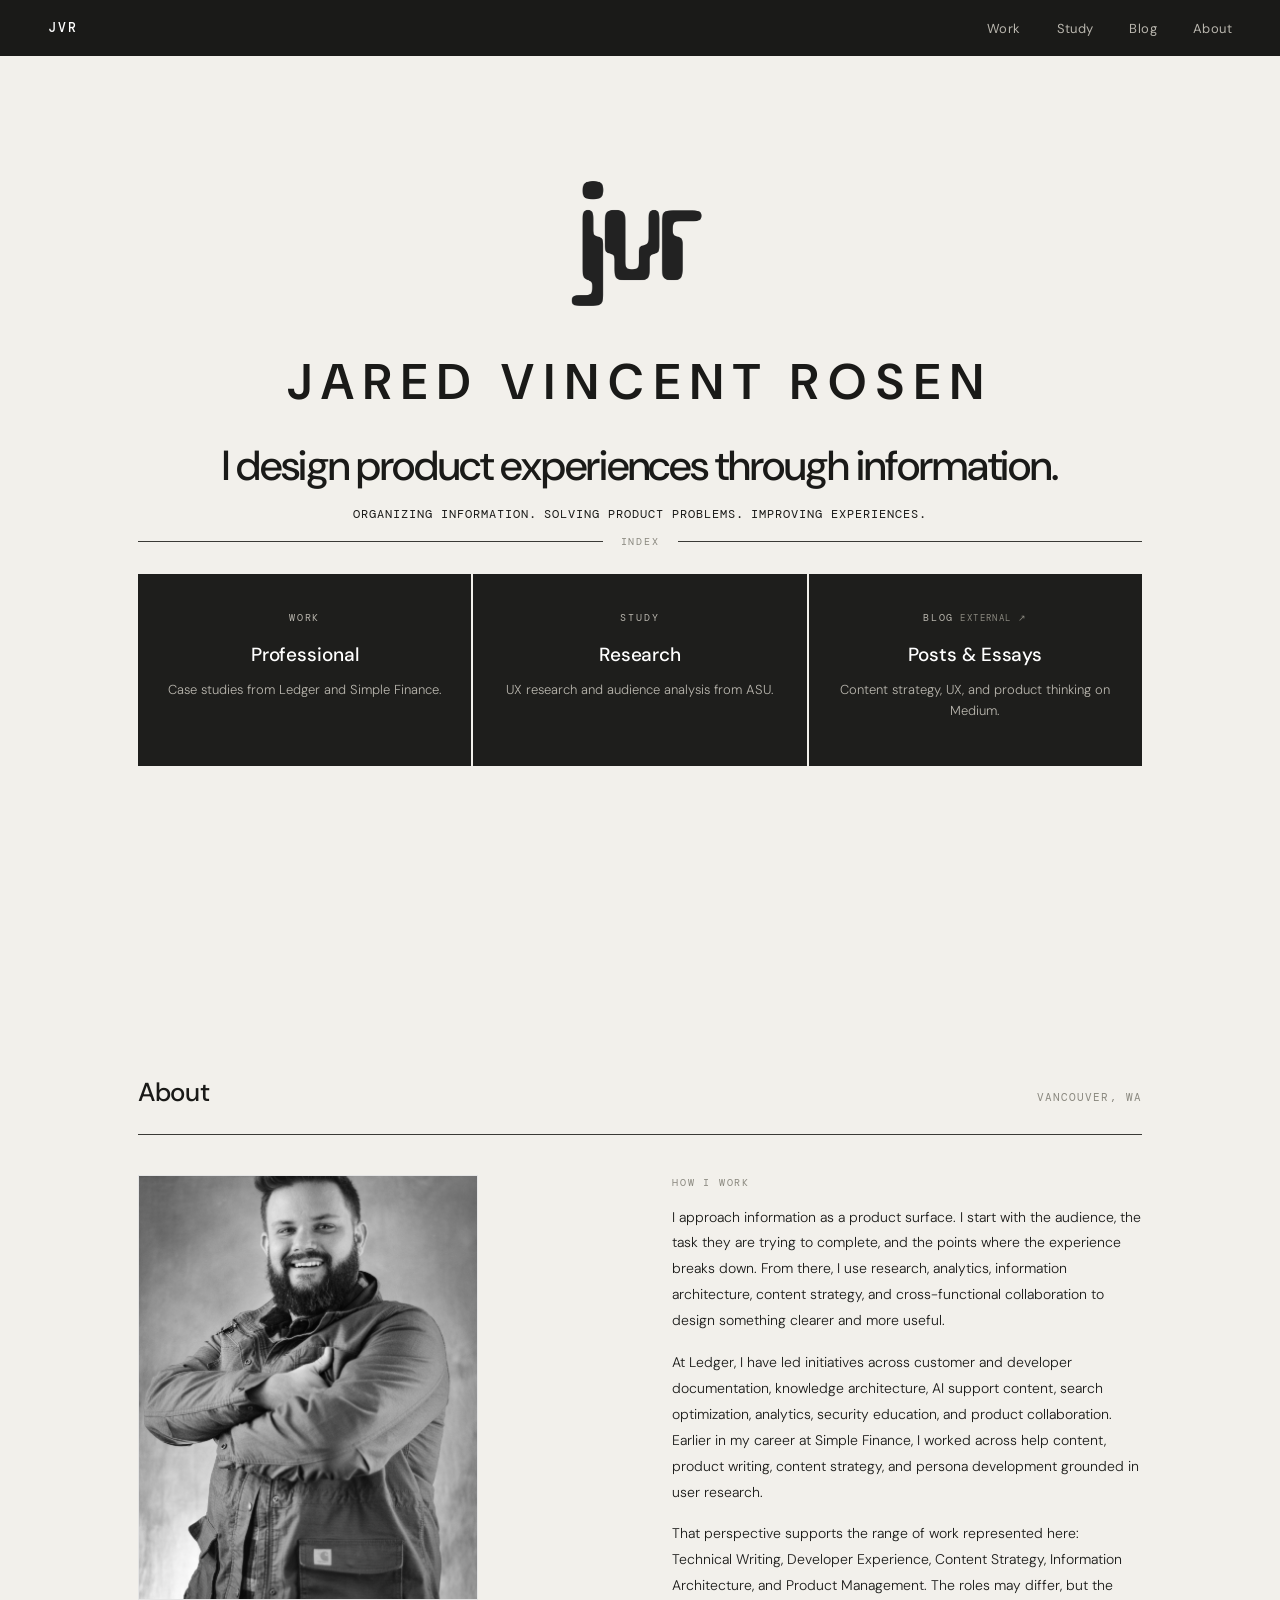
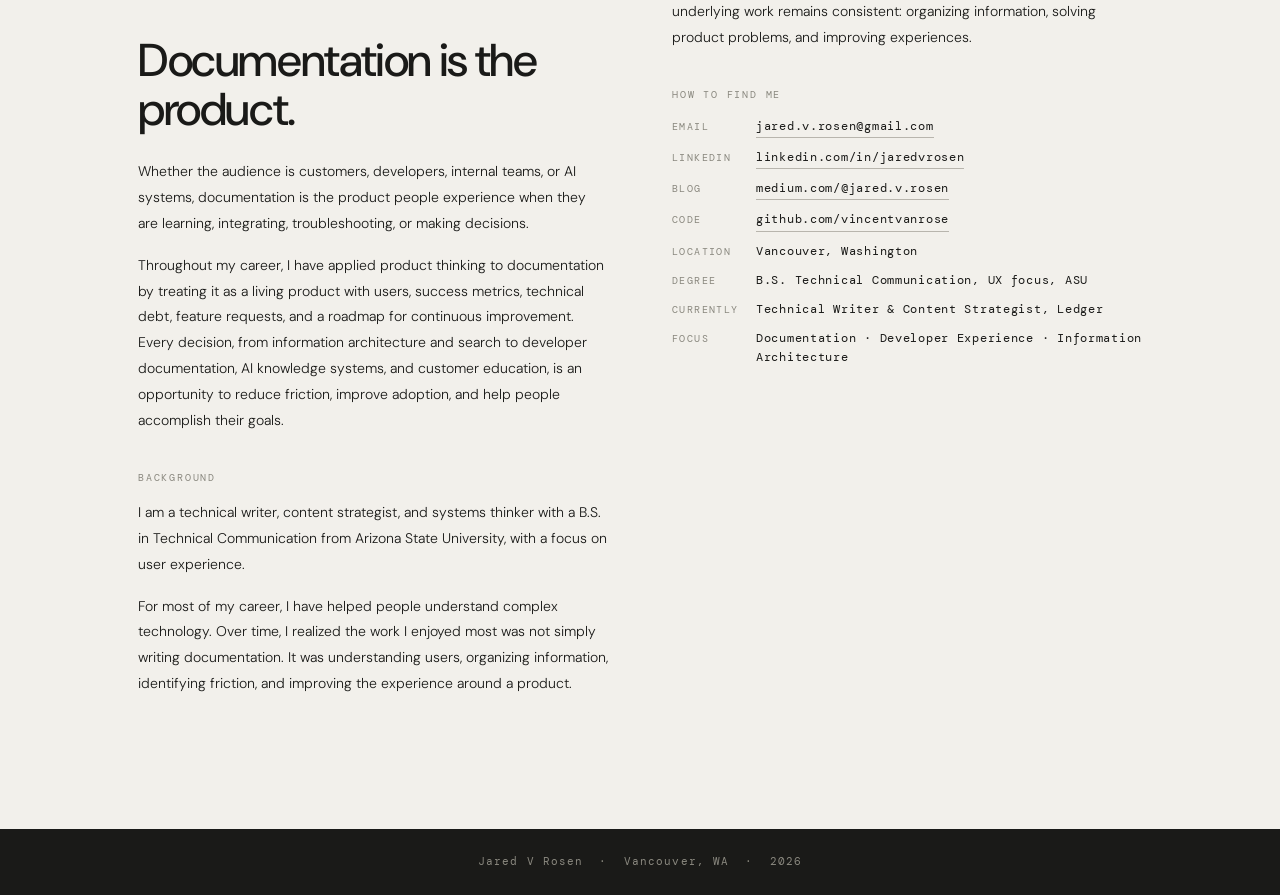
==== index.html @ f7e23afe "Update index.html" ====
<!DOCTYPE html>
<html lang="en">
<head>
<meta charset="UTF-8">
<meta name="viewport" content="width=device-width, initial-scale=1.0">
<title>Jared Vincent Rosen | Portfolio</title>
<link rel="preconnect" href="https://fonts.googleapis.com"><link rel="preconnect" href="https://fonts.gstatic.com" crossorigin><link href="https://fonts.googleapis.com/css2?family=DM+Sans:ital,opsz,wght@0,9..40,300;0,9..40,400;0,9..40,500;0,9..40,600;1,9..40,300;1,9..40,400&family=DM+Mono:ital,wght@0,300;0,400;0,500;1,300&display=swap" rel="stylesheet">
<link rel="stylesheet" href="shared.css">
<style>
  /* ── INDEX-SPECIFIC ── */
  .hero {
    padding-top: 56px;
    min-height: 100vh;
    display: flex;
    flex-direction: column;
    align-items: center;
    justify-content: center;
    text-align: center;
    padding-bottom: 80px;
  }
  .hero-logo {
    width: 280px;
    height: 280px;
    object-fit: contain;
    margin-bottom: -48px;
    opacity: 0;
    transform: translateY(16px);
    animation: fadeUp 0.8s ease 0.1s forwards;
  }
  .hero-name {
    font-family: 'DM Sans', sans-serif;
    font-size: clamp(26px, 5vw, 50px);
    font-weight: 600;
    letter-spacing: 0.2em;
    text-transform: uppercase;
    color: var(--near-black);
    margin-bottom: 20px;
    opacity: 0;
    transform: translateY(16px);
    animation: fadeUp 0.8s ease 0.25s forwards;
  }
  .hero-tagline {
    font-family: 'DM Sans', sans-serif;
    font-size: clamp(24px, 4vw, 42px);
    font-weight: 500;
    letter-spacing: -0.025em;
    line-height: 1.15;
    color: var(--near-black);
    margin-bottom: 14px;
    opacity: 0;
    transform: translateY(16px);
    animation: fadeUp 0.8s ease 0.4s forwards;
  }
  .hero-sub {
    font-family: 'DM Mono', monospace;
    font-size: clamp(10px, 1.2vw, 12px);
    font-weight: 400;
    color: var(--near-black);
    letter-spacing: 0.08em;
    text-transform: uppercase;
    margin-bottom: 10px;
    opacity: 0;
    transform: translateY(16px);
    animation: fadeUp 0.8s ease 0.52s forwards;
  }
  .hero-pillars {
    font-family: 'DM Mono', monospace;
    font-size: 10px;
    font-weight: 300;
    color: var(--muted);
    letter-spacing: 0.1em;
    text-transform: uppercase;
    margin-bottom: 30px;
    opacity: 0;
    transform: translateY(16px);
    animation: fadeUp 0.8s ease 0.58s forwards;
  }
  .about-philosophy {
    font-family: 'DM Sans', sans-serif;
    font-size: clamp(28px, 4vw, 46px);
    font-weight: 500;
    letter-spacing: -0.03em;
    line-height: 1.08;
    color: var(--near-black);
    margin: 0 0 24px;
  }
  .hero-rule {
    width: 100%;
    max-width: 1100px;
    padding: 0 48px;
    margin-bottom: 24px;
    display: flex;
    align-items: center;
    justify-content: space-between;
    opacity: 0;
    animation: fadeUp 0.8s ease 0.58s forwards;
  }
  .hero-rule-line {
    flex: 1;
    height: 1px;
    background: var(--accent-line);
  }
  .hero-rule-label {
    font-family: 'DM Mono', monospace;
    font-size: 10px;
    color: var(--muted);
    letter-spacing: 0.18em;
    text-transform: uppercase;
    padding: 0 18px;
  }
  .hero-cards {
    display: grid;
    grid-template-columns: repeat(3, 1fr);
    gap: 2px;
    width: 100%;
    max-width: 1100px;
    padding: 0 48px;
    opacity: 0;
    transform: translateY(16px);
    animation: fadeUp 0.8s ease 0.65s forwards;
  }
  .hero-card {
    display: block;
    text-decoration: none;
    padding: 36px 28px 44px;
    position: relative;
    overflow: hidden;
    cursor: pointer;
    transition: transform 0.3s ease;
    background: var(--card-dark);
  }
  .hero-card::before {
    content: '';
    position: absolute;
    inset: 0;
    background: rgba(255,255,255,0.04);
    opacity: 0;
    transition: opacity 0.3s ease;
  }
  .hero-card:hover::before { opacity: 1; }
  .hero-card:hover { transform: translateY(-3px); }

  .card-index {
    position: absolute;
    top: 16px;
    right: 20px;
    font-family: 'DM Mono', monospace;
    font-size: 9px;
    letter-spacing: 0.18em;
    color: var(--muted);
    text-transform: uppercase;
  }
  .card-label {
    font-family: 'DM Mono', monospace;
    font-size: 10px;
    letter-spacing: 0.18em;
    text-transform: uppercase;
    margin-bottom: 14px;
    display: block;
    color: var(--muted-light);
  }
  .card-title {
    font-family: 'DM Sans', sans-serif;
    font-size: 19px;
    font-weight: 500;
    margin-bottom: 10px;
    display: block;
    color: var(--white);
    letter-spacing: -0.005em;
  }
  .card-desc {
    font-family: 'DM Sans', sans-serif;
    font-size: 13px;
    font-weight: 300;
    line-height: 1.6;
    display: block;
    color: var(--muted-light);
  }
  .card-arrow {
    position: absolute;
    bottom: 22px;
    right: 22px;
    font-size: 16px;
    color: var(--white);
    opacity: 0;
    transform: translateX(-6px);
    transition: opacity 0.25s ease, transform 0.25s ease;
  }
  .hero-card:hover .card-arrow { opacity: 1; transform: translateX(0); }
  .card-ext {
    font-family: 'DM Mono', monospace;
    font-size: 9px;
    letter-spacing: 0.16em;
    color: var(--muted);
    text-transform: uppercase;
    margin-left: 6px;
    vertical-align: middle;
  }
  /* About section */
  .about-section { padding: 100px 0 60px; }

  .profile-portrait {
    width: 100%;
    max-width: 340px;
    aspect-ratio: 4 / 5;
    object-fit: cover;
    display: block;
    margin-bottom: 36px;
    border: 1px solid var(--cream-dark);
    filter: grayscale(100%);
    transition: filter 0.6s ease;
  }
  .profile-portrait:hover { filter: grayscale(0%); }

  @media (max-width: 900px) {
    .hero-cards { grid-template-columns: 1fr; padding: 0 24px; }
    .hero-rule { padding: 0 24px; }
  }
</style>
</head>
<body>
<nav>
  <a href="index.html" class="nav-logo">JVR</a>
  <ul class="nav-links">
    <li><a href="work.html">Work</a></li>
    <li><a href="study.html">Study</a></li>
    <li><a href="https://medium.com/@jared.v.rosen" target="_blank" rel="noopener">Blog</a></li>
    <li><a href="#about">About</a></li>
  </ul>
</nav>

<!-- HERO -->
<section class="hero">
  <img class="hero-logo" src="images/jvr-logo.png" alt="JVR logo">
  <h1 class="hero-name">Jared Vincent Rosen</h1>
  <p class="hero-tagline">I design product experiences through information.</p>
  <p class="hero-sub">Organizing information. Solving product problems. Improving experiences.</p>

  <div class="hero-rule">
    <span class="hero-rule-line"></span>
    <span class="hero-rule-label">Index </span>
    <span class="hero-rule-line"></span>
  </div>

  <div class="hero-cards">
    <a class="hero-card" href="work.html">
      <span class="card-index"></span>
      <span class="card-label">Work</span>
      <span class="card-title">Professional</span>
      <span class="card-desc">Case studies from Ledger and Simple Finance.</span>
      <span class="card-arrow">→</span>
    </a>
    <a class="hero-card" href="study.html">
      <span class="card-index"></span>
      <span class="card-label">Study</span>
      <span class="card-title">Research</span>
      <span class="card-desc">UX research and audience analysis from ASU.</span>
      <span class="card-arrow">→</span>
    </a>
    <a class="hero-card" href="https://medium.com/@jared.v.rosen" target="_blank" rel="noopener">
      <span class="card-index"></span>
      <span class="card-label">Blog<span class="card-ext">External ↗</span></span>
      <span class="card-title">Posts &amp; Essays</span>
      <span class="card-desc">Content strategy, UX, and product thinking on Medium.</span>
      <span class="card-arrow">↗</span>
    </a>
  </div>
</section>

<!-- ABOUT -->
<section id="about" class="about-section">
  <div class="section">
    <div class="section-header reveal">
      <h2 class="section-title">About</h2>
      <span class="section-meta">Vancouver, WA</span>
    </div>
    <div class="about-grid reveal">
      <div>
        <img class="profile-portrait" src="images/jared-profile.png" alt="Jared Vincent Rosen">

        <h3 class="about-philosophy">Documentation is the product.</h3>
        <p class="about-text">Whether the audience is customers, developers, internal teams, or AI systems, documentation is the product people experience when they are learning, integrating, troubleshooting, or making decisions.</p>
        <p class="about-text">Throughout my career, I have applied product thinking to documentation by treating it as a living product with users, success metrics, technical debt, feature requests, and a roadmap for continuous improvement. Every decision, from information architecture and search to developer documentation, AI knowledge systems, and customer education, is an opportunity to reduce friction, improve adoption, and help people accomplish their goals.</p>

        <span class="about-label">Background</span>
        <p class="about-text">I am a technical writer, content strategist, and systems thinker with a B.S. in Technical Communication from Arizona State University, with a focus on user experience.</p>
        <p class="about-text">For most of my career, I have helped people understand complex technology. Over time, I realized the work I enjoyed most was not simply writing documentation. It was understanding users, organizing information, identifying friction, and improving the experience around a product.</p>
      </div>
      <div>
        <span class="about-label">How I Work</span>
        <p class="about-text">I approach information as a product surface. I start with the audience, the task they are trying to complete, and the points where the experience breaks down. From there, I use research, analytics, information architecture, content strategy, and cross-functional collaboration to design something clearer and more useful.</p>
        <p class="about-text">At Ledger, I have led initiatives across customer and developer documentation, knowledge architecture, AI support content, search optimization, analytics, security education, and product collaboration. Earlier in my career at Simple Finance, I worked across help content, product writing, content strategy, and persona development grounded in user research.</p>
        <p class="about-text">That perspective supports the range of work represented here: Technical Writing, Developer Experience, Content Strategy, Information Architecture, and Product Management. The roles may differ, but the underlying work remains consistent: organizing information, solving product problems, and improving experiences.</p>

        <span class="about-label">How to Find Me</span>
        <div style="margin-top:4px;">
          <div class="contact-item">
            <span class="contact-label">Email</span>
            <a href="mailto:jared.v.rosen@gmail.com">jared.v.rosen@gmail.com</a>
          </div>
          <div class="contact-item">
            <span class="contact-label">LinkedIn</span>
            <a href="https://www.linkedin.com/in/jaredvrosen/" target="_blank" rel="noopener">linkedin.com/in/jaredvrosen</a>
          </div>
          <div class="contact-item">
            <span class="contact-label">Blog</span>
            <a href="https://medium.com/@jared.v.rosen" target="_blank" rel="noopener">medium.com/@jared.v.rosen</a>
          </div>
          <div class="contact-item">
            <span class="contact-label">Code</span>
            <a href="https://github.com/vincentvanrose" target="_blank" rel="noopener">github.com/vincentvanrose</a>
          </div>
          <div class="contact-item">
            <span class="contact-label">Location</span>
            Vancouver, Washington
          </div>
          <div class="contact-item">
            <span class="contact-label">Degree</span>
            B.S. Technical Communication, UX focus, ASU
          </div>
          <div class="contact-item">
            <span class="contact-label">Currently</span>
            Technical Writer &amp; Content Strategist, Ledger
          </div>
          <div class="contact-item">
            <span class="contact-label">Focus</span>
            Documentation · Developer Experience · Information Architecture
          </div>
        </div>
      </div>
    </div>
  </div>
</section>

<footer><p>Jared V Rosen &nbsp;·&nbsp; Vancouver, WA &nbsp;·&nbsp; 2026</p></footer>
<script>
const reveals = document.querySelectorAll('.reveal');
const obs = new IntersectionObserver((entries) => {
  entries.forEach((e, i) => {
    if (e.isIntersecting) {
      setTimeout(() => e.target.classList.add('visible'), i * 70);
      obs.unobserve(e.target);
    }
  });
}, { threshold: 0.06 });
reveals.forEach(el => obs.observe(el));
</script>
</body>
</html>
---- shared.css ----
/* ── TOKENS ── */
:root {
  --cream: #F2F0EB;
  --cream-dark: #E8E5DF;
  --near-black: #1A1A18;
  --near-black-2: #252523;
  --muted: #8A887F;
  --muted-light: #B8B5AD;
  --card-dark: #1E1E1C;
  --card-mid: #2C3033;
  --accent-line: #3A3A36;
  --white: #FFFFFF;
}

*, *::before, *::after { box-sizing: border-box; margin: 0; padding: 0; }
html { scroll-behavior: smooth; }
body {
  background: var(--cream);
  color: var(--near-black);
  font-family: 'DM Sans', sans-serif;
  font-size: 16px;
  line-height: 1.6;
  -webkit-font-smoothing: antialiased;
}

/* ── NAV ── */
nav {
  position: fixed;
  top: 0; left: 0; right: 0;
  z-index: 100;
  background: var(--near-black);
  display: flex;
  align-items: center;
  justify-content: space-between;
  padding: 0 48px;
  height: 56px;
}
.nav-logo {
  font-family: 'DM Mono', monospace;
  font-size: 13px;
  font-weight: 500;
  letter-spacing: 0.15em;
  color: var(--white);
  text-decoration: none;
  text-transform: uppercase;
  transition: opacity 0.2s;
}
.nav-logo:hover { opacity: 0.6; }

.nav-links { display: flex; gap: 36px; list-style: none; align-items: center; }
.nav-links a {
  font-family: 'DM Sans', sans-serif;
  font-size: 13px;
  font-weight: 400;
  color: var(--muted-light);
  text-decoration: none;
  letter-spacing: 0.03em;
  transition: color 0.2s;
  position: relative;
}
.nav-links a::after {
  content: '';
  position: absolute;
  bottom: -2px; left: 0; right: 0;
  height: 1px;
  background: var(--white);
  transform: scaleX(0);
  transform-origin: left;
  transition: transform 0.25s ease;
}
.nav-links a:hover { color: var(--white); }
.nav-links a:hover::after { transform: scaleX(1); }
.nav-links a.active { color: var(--white); }
.nav-links a.active::after { transform: scaleX(1); }

.nav-soon {
  font-family: 'DM Mono', monospace;
  font-size: 9px;
  letter-spacing: 0.1em;
  color: var(--muted);
  text-transform: uppercase;
  vertical-align: super;
  margin-left: 4px;
}

/* ── PAGE HEADER ── */
.page-header {
  padding-top: 56px;
  background: var(--near-black);
  padding-bottom: 64px;
}
.page-header-inner {
  max-width: 1100px;
  margin: 0 auto;
  padding: 64px 48px 0;
}
.page-eyebrow {
  font-family: 'DM Mono', monospace;
  font-size: 10px;
  letter-spacing: 0.2em;
  text-transform: uppercase;
  color: var(--muted);
  display: block;
  margin-bottom: 16px;
}
.page-title {
  font-family: 'DM Sans', sans-serif;
  font-size: clamp(28px, 4vw, 44px);
  font-weight: 500;
  letter-spacing: -0.02em;
  color: var(--white);
  margin-bottom: 20px;
}
.page-intro {
  font-size: 14px;
  color: var(--muted-light);
  font-weight: 300;
  line-height: 1.75;
  max-width: 560px;
}

/* ── SECTION WRAPPER ── */
.section {
  max-width: 1100px;
  margin: 0 auto;
  padding: 72px 48px;
}

.section-header {
  display: flex;
  align-items: baseline;
  justify-content: space-between;
  margin-bottom: 40px;
  padding-bottom: 20px;
  border-bottom: 1px solid var(--accent-line);
}
.section-title {
  font-family: 'DM Sans', sans-serif;
  font-size: clamp(18px, 2.5vw, 26px);
  font-weight: 500;
  letter-spacing: -0.01em;
}
.section-meta {
  font-family: 'DM Mono', monospace;
  font-size: 11px;
  color: var(--muted);
  letter-spacing: 0.1em;
  text-transform: uppercase;
}

/* ── ARTIFACT CARDS ── */
.artifact {
  display: grid;
  grid-template-columns: 1fr 1fr;
  border: 1px solid var(--cream-dark);
  margin-bottom: 2px;
  position: relative;
  overflow: hidden;
  transition: border-color 0.25s ease;
  background: var(--cream);
}
.artifact:hover { border-color: var(--near-black); }

.artifact-accent {
  position: absolute;
  top: 0; left: 0;
  width: 3px;
  height: 100%;
  background: var(--near-black);
  transform: scaleY(0);
  transform-origin: top;
  transition: transform 0.3s ease;
}
.artifact:hover .artifact-accent { transform: scaleY(1); }

.artifact-left {
  padding: 36px 40px 36px 48px;
  display: flex;
  flex-direction: column;
}
.artifact-right {
  padding: 36px 40px;
  border-left: 1px solid var(--cream-dark);
  transition: border-color 0.25s ease;
  display: flex;
  flex-direction: column;
  gap: 20px;
}
.artifact:hover .artifact-right { border-color: transparent; }

.artifact-header {
  display: flex;
  align-items: baseline;
  gap: 14px;
  margin-bottom: 6px;
  flex-wrap: wrap;
}
.artifact-source {
  font-family: 'DM Mono', monospace;
  font-size: 10px;
  letter-spacing: 0.18em;
  text-transform: uppercase;
  color: var(--muted);
  white-space: nowrap;
}
.artifact-title {
  font-family: 'DM Sans', sans-serif;
  font-size: 16px;
  font-weight: 500;
  color: var(--near-black);
  letter-spacing: -0.01em;
  line-height: 1.3;
}
.artifact-tags {
  font-family: 'DM Mono', monospace;
  font-size: 10px;
  color: var(--muted);
  letter-spacing: 0.08em;
  margin-bottom: 18px;
  display: block;
}
.artifact-body {
  font-family: 'DM Sans', sans-serif;
  font-size: 13.5px;
  line-height: 1.75;
  color: var(--near-black);
  font-weight: 300;
}
.artifact-body + .artifact-body { margin-top: 14px; }

/* ── ARTIFACT VISUAL ── */
.artifact-visual {
  width: 100%;
  border-radius: 2px;
  overflow: hidden;
  border: 1px solid var(--cream-dark);
  margin-top: auto;
}
.artifact-visual img {
  width: 100%;
  height: auto;
  display: block;
}

.artifact-visual-row {
  display: grid;
  grid-template-columns: 1fr 1fr;
  gap: 8px;
  margin-top: auto;
}
.artifact-visual-row .artifact-visual { margin-top: 0; }

.persona-grid {
  display: grid;
  grid-template-columns: 1fr 1fr 1fr;
  gap: 8px;
  margin-top: 12px;
}
.persona-grid .artifact-visual { margin-top: 0; }

/* ── LINK TREATMENT ── */
.artifact-link {
  display: inline-flex;
  align-items: center;
  gap: 6px;
  font-family: 'DM Mono', monospace;
  font-size: 11px;
  letter-spacing: 0.1em;
  text-transform: uppercase;
  color: var(--near-black);
  text-decoration: none;
  border-bottom: 1px solid var(--near-black);
  padding-bottom: 2px;
  transition: opacity 0.2s;
}
.artifact-link:hover { opacity: 0.5; }

/* ── THROUGH-LINE ── */
.through-line {
  margin-top: 48px;
  padding: 36px 40px;
  background: var(--card-dark);
  display: grid;
  grid-template-columns: 1fr 1fr;
  gap: 40px;
}
.through-label {
  font-family: 'DM Mono', monospace;
  font-size: 10px;
  letter-spacing: 0.18em;
  text-transform: uppercase;
  color: var(--muted-light);
  display: block;
  margin-bottom: 16px;
}
.through-body {
  font-family: 'DM Sans', sans-serif;
  font-size: 14px;
  line-height: 1.75;
  color: var(--white);
  font-weight: 300;
}
.through-right {
  font-family: 'DM Mono', monospace;
  font-size: 13px;
  line-height: 1.75;
  color: var(--muted-light);
  letter-spacing: 0.04em;
  padding-top: 26px;
}

/* ── COMING LATER / PLACEHOLDER ── */
.placeholder-wrap {
  background: var(--near-black);
  min-height: calc(100vh - 56px);
  display: flex;
  align-items: center;
  justify-content: center;
  padding: 80px 48px;
}
.placeholder-inner {
  max-width: 560px;
  text-align: center;
}
.placeholder-eyebrow {
  font-family: 'DM Mono', monospace;
  font-size: 10px;
  letter-spacing: 0.2em;
  text-transform: uppercase;
  color: var(--muted);
  display: block;
  margin-bottom: 24px;
}
.placeholder-title {
  font-family: 'DM Sans', sans-serif;
  font-size: clamp(24px, 4vw, 40px);
  font-weight: 500;
  color: var(--white);
  margin-bottom: 24px;
}
.placeholder-body {
  font-family: 'DM Sans', sans-serif;
  font-size: 14px;
  line-height: 1.8;
  color: var(--muted-light);
  font-weight: 300;
  margin-bottom: 16px;
}
.placeholder-status {
  font-family: 'DM Mono', monospace;
  font-size: 10px;
  letter-spacing: 0.14em;
  color: var(--muted);
  text-transform: uppercase;
  display: inline-block;
  margin-top: 32px;
  border: 1px solid #3A3A36;
  padding: 8px 16px;
}

/* ── ABOUT ── */
.about-grid {
  display: grid;
  grid-template-columns: 1fr 1fr;
  gap: 64px;
  align-items: start;
}
.about-label {
  font-family: 'DM Mono', monospace;
  font-size: 10px;
  letter-spacing: 0.18em;
  text-transform: uppercase;
  color: var(--muted);
  display: block;
  margin-bottom: 14px;
  margin-top: 36px;
}
.about-label:first-child { margin-top: 0; }
.about-text {
  font-family: 'DM Sans', sans-serif;
  font-size: 14px;
  line-height: 1.85;
  color: var(--near-black);
  font-weight: 300;
}
.about-text + .about-text { margin-top: 16px; }
.contact-item {
  font-family: 'DM Mono', monospace;
  font-size: 12px;
  letter-spacing: 0.06em;
  color: var(--near-black);
  display: flex;
  gap: 12px;
  align-items: baseline;
  margin-bottom: 10px;
}
.contact-label {
  color: var(--muted);
  font-size: 10px;
  letter-spacing: 0.14em;
  text-transform: uppercase;
  min-width: 72px;
}
.contact-item a {
  color: var(--near-black);
  text-decoration: none;
  border-bottom: 1px solid var(--muted-light);
  padding-bottom: 1px;
  transition: border-color 0.2s;
}
.contact-item a:hover { border-color: var(--near-black); }

/* ── FOOTER ── */
footer {
  background: var(--near-black);
  padding: 24px 48px;
  display: flex;
  align-items: center;
  justify-content: center;
}
footer p {
  font-family: 'DM Mono', monospace;
  font-size: 11px;
  color: var(--muted);
  letter-spacing: 0.1em;
}

/* ── DIVIDER ── */
.divider {
  height: 1px;
  background: var(--accent-line);
  max-width: 1100px;
  margin: 0 auto;
}

/* ── ANIMATIONS ── */
@keyframes fadeUp {
  to { opacity: 1; transform: translateY(0); }
}
.reveal {
  opacity: 0;
  transform: translateY(20px);
  transition: opacity 0.65s ease, transform 0.65s ease;
}
.reveal.visible { opacity: 1; transform: translateY(0); }

/* ── RESPONSIVE ── */
@media (max-width: 900px) {
  nav { padding: 0 24px; }
  .section { padding: 56px 24px; }
  .page-header-inner { padding: 48px 24px 0; }
  .artifact {
    grid-template-columns: 1fr;
  }
  .artifact-right {
    border-left: none;
    border-top: 1px solid var(--cream-dark);
    padding: 24px 48px 36px;
  }
  .artifact:hover .artifact-right { border-color: var(--cream-dark); }
  .through-line { grid-template-columns: 1fr; gap: 20px; }
  .about-grid { grid-template-columns: 1fr; gap: 40px; }
  .persona-grid { grid-template-columns: 1fr 1fr; }
  .artifact-visual-row { grid-template-columns: 1fr; }
}
@media (max-width: 600px) {
  .nav-links { gap: 16px; }
  .nav-links .hide-mobile { display: none; }
  .persona-grid { grid-template-columns: 1fr; }
  .artifact-left { padding: 28px 24px; }
  .artifact-right { padding: 20px 24px 28px; }
}
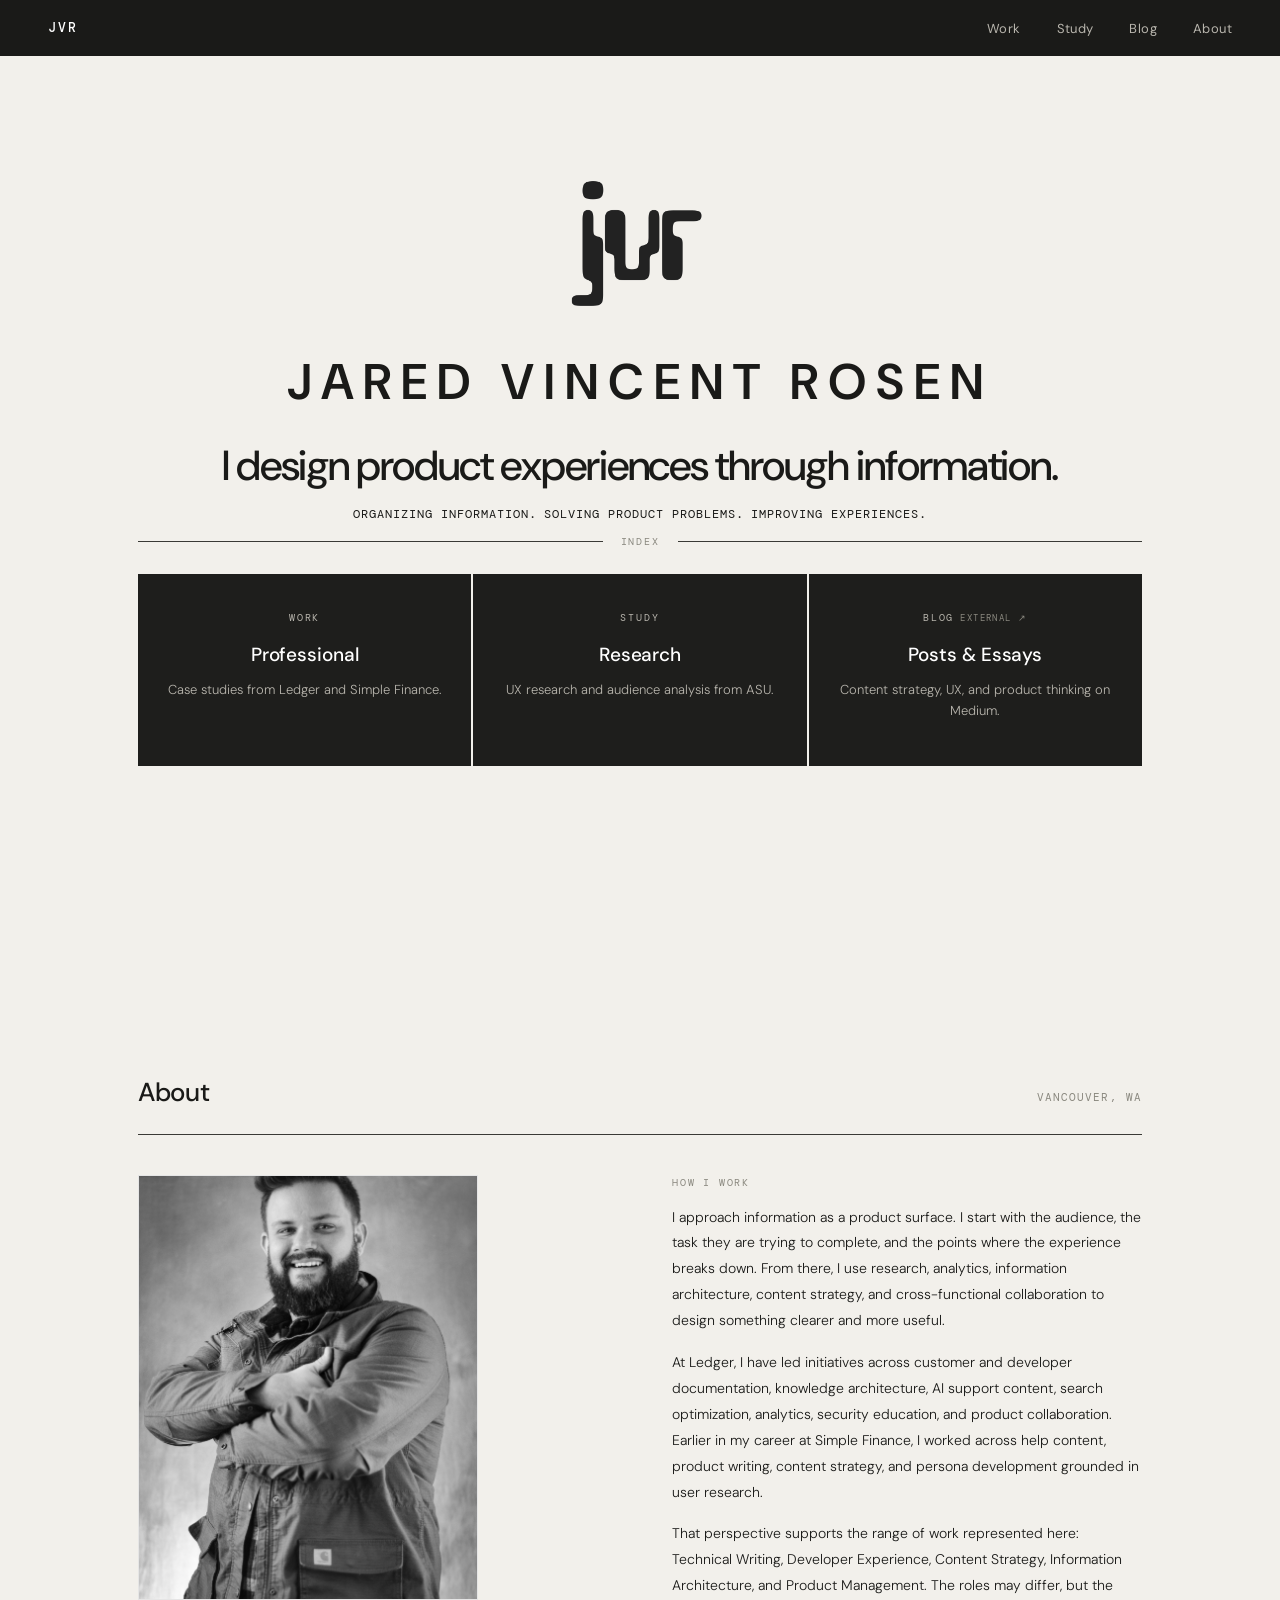
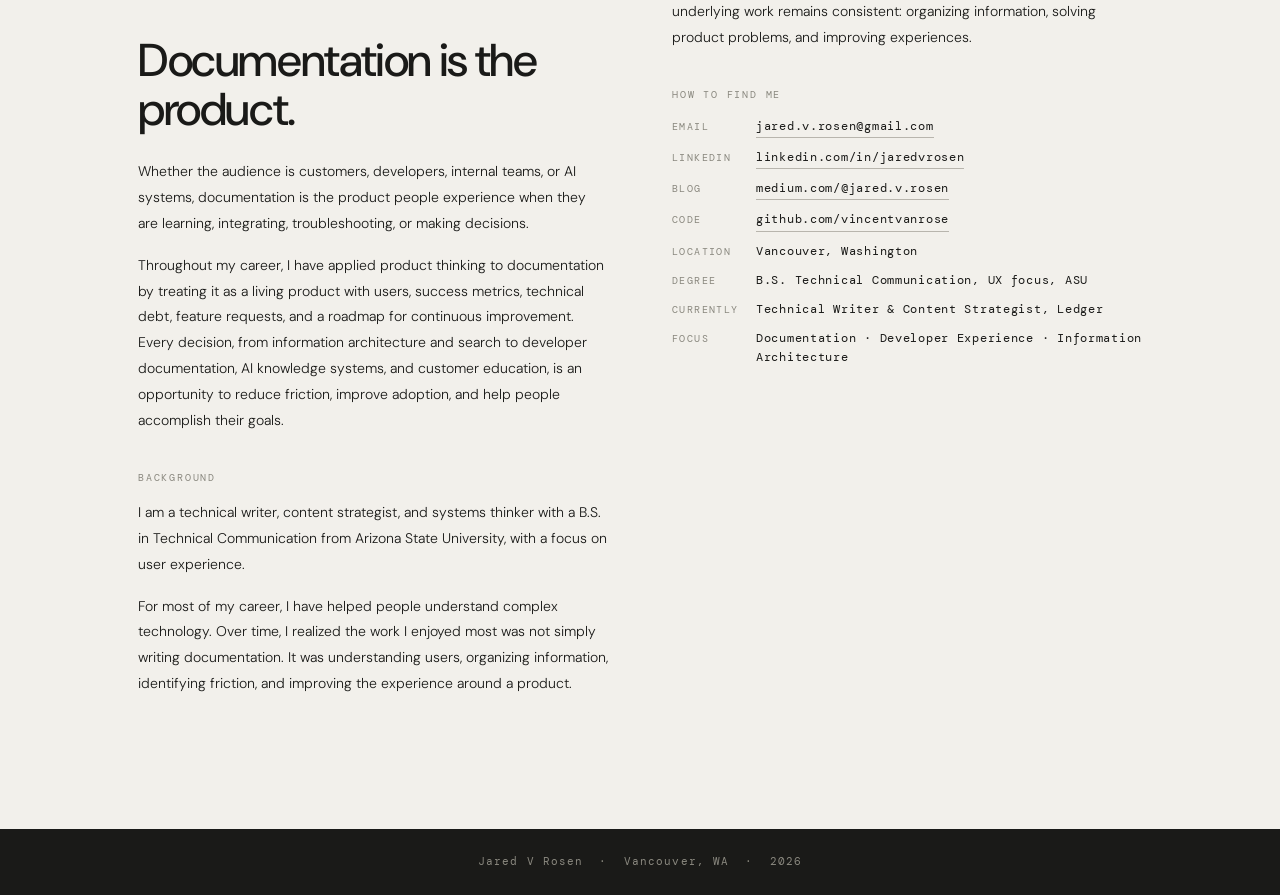
==== commit c7eeea2c: "Update index.html" ====
--- a/index.html
+++ b/index.html
@@ -266,7 +266,6 @@
     </a>
   </div>
 </section>
-
 <!-- ABOUT -->
 <section id="about" class="about-section">
   <div class="section">
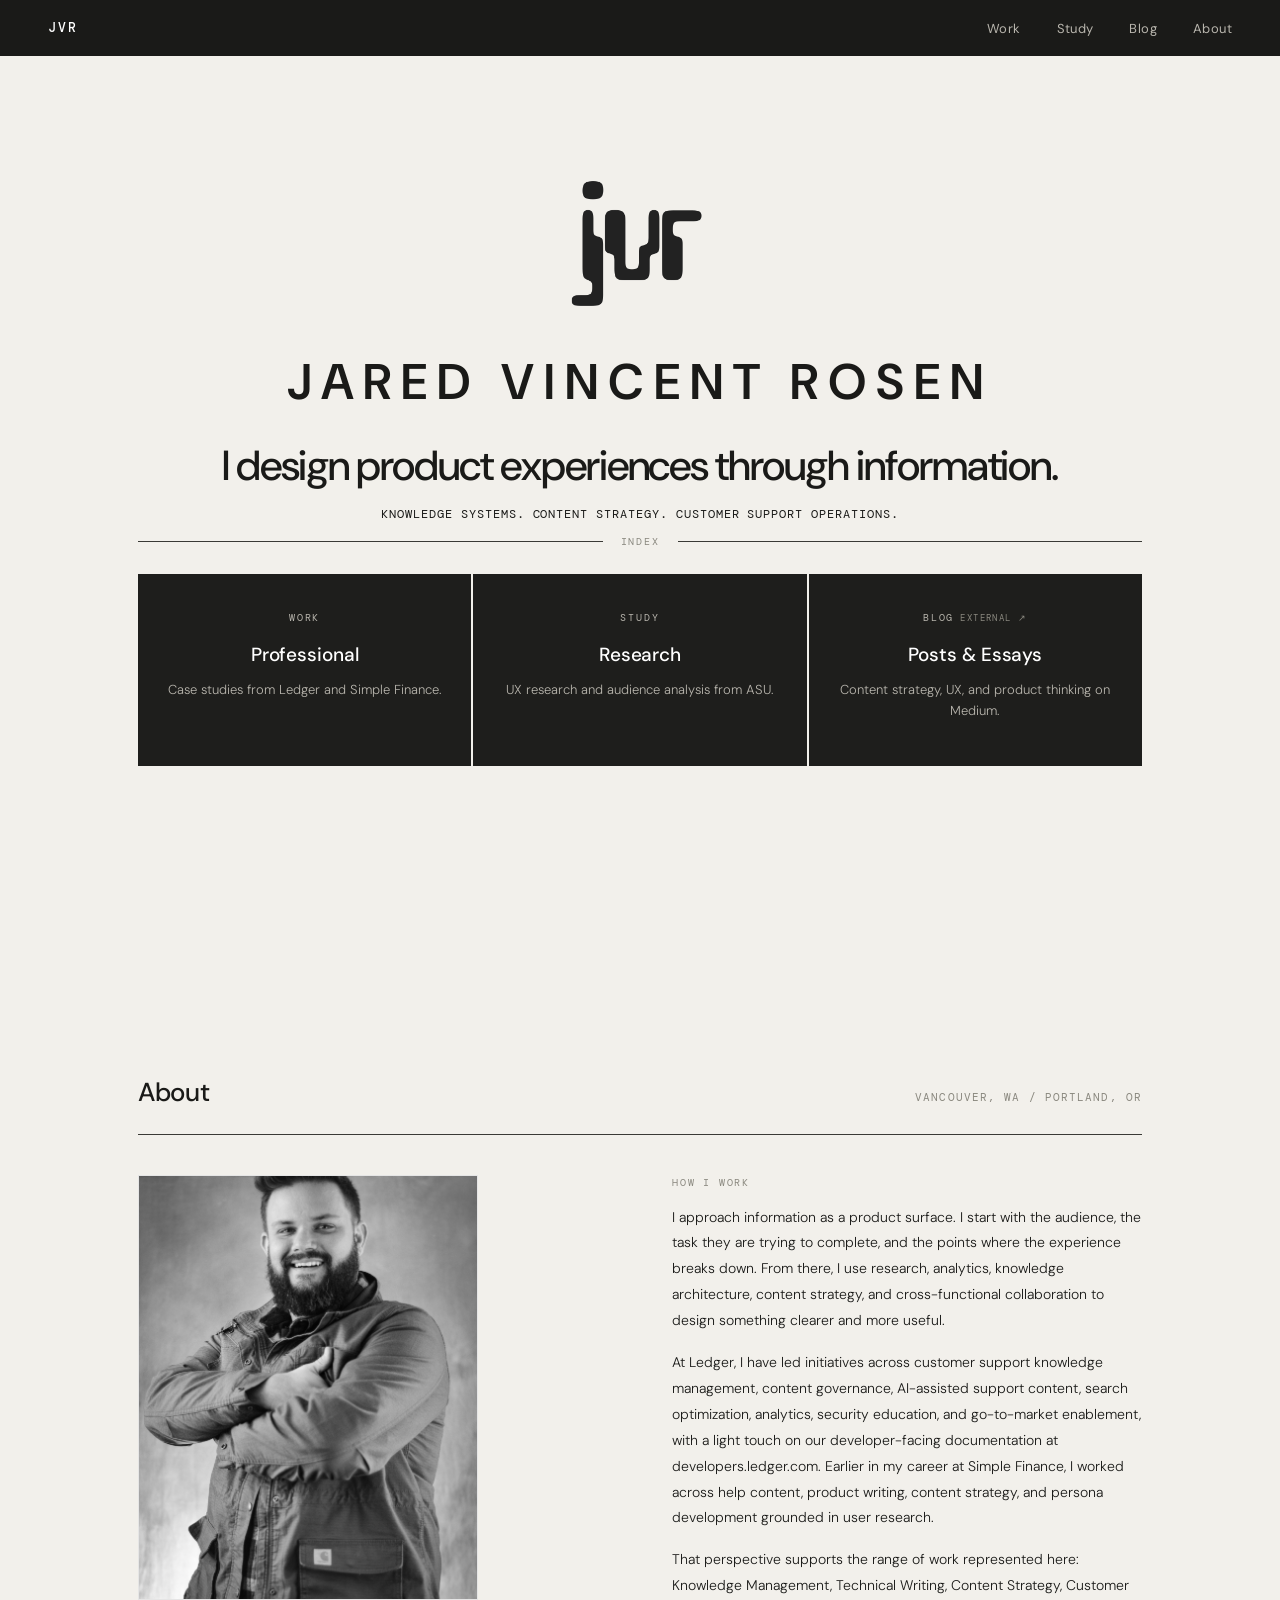
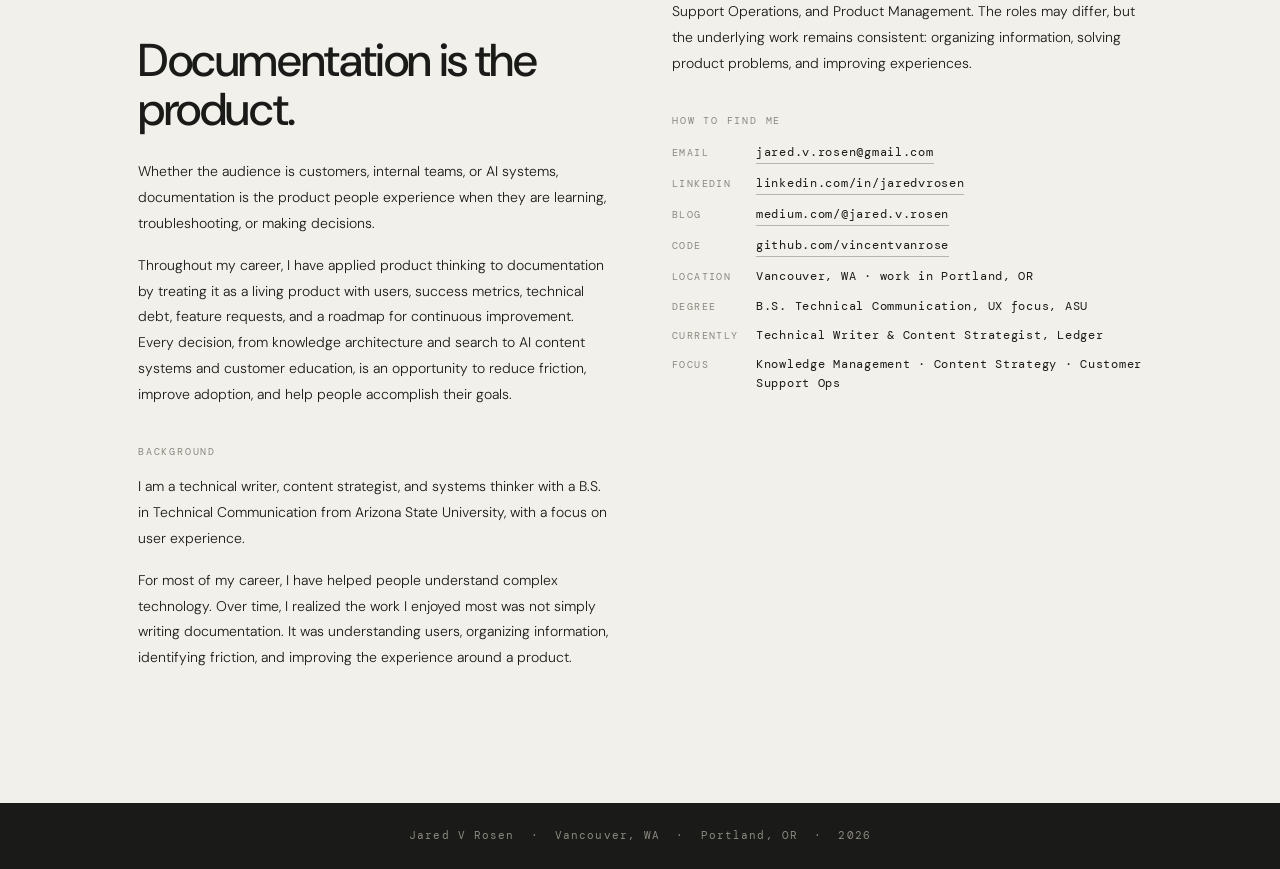
==== commit 2004dd6d: "Update index.html" ====
--- a/index.html
+++ b/index.html
@@ -234,7 +234,7 @@
   <img class="hero-logo" src="images/jvr-logo.png" alt="JVR logo">
   <h1 class="hero-name">Jared Vincent Rosen</h1>
   <p class="hero-tagline">I design product experiences through information.</p>
-  <p class="hero-sub">Organizing information. Solving product problems. Improving experiences.</p>
+  <p class="hero-sub">Knowledge systems. Content strategy. Customer support operations.</p>
 
   <div class="hero-rule">
     <span class="hero-rule-line"></span>
@@ -271,15 +271,15 @@
   <div class="section">
     <div class="section-header reveal">
       <h2 class="section-title">About</h2>
-      <span class="section-meta">Vancouver, WA</span>
+      <span class="section-meta">Vancouver, WA / Portland, OR</span>
     </div>
     <div class="about-grid reveal">
       <div>
         <img class="profile-portrait" src="images/jared-profile.png" alt="Jared Vincent Rosen">
 
         <h3 class="about-philosophy">Documentation is the product.</h3>
-        <p class="about-text">Whether the audience is customers, developers, internal teams, or AI systems, documentation is the product people experience when they are learning, integrating, troubleshooting, or making decisions.</p>
-        <p class="about-text">Throughout my career, I have applied product thinking to documentation by treating it as a living product with users, success metrics, technical debt, feature requests, and a roadmap for continuous improvement. Every decision, from information architecture and search to developer documentation, AI knowledge systems, and customer education, is an opportunity to reduce friction, improve adoption, and help people accomplish their goals.</p>
+        <p class="about-text">Whether the audience is customers, internal teams, or AI systems, documentation is the product people experience when they are learning, troubleshooting, or making decisions.</p>
+        <p class="about-text">Throughout my career, I have applied product thinking to documentation by treating it as a living product with users, success metrics, technical debt, feature requests, and a roadmap for continuous improvement. Every decision, from knowledge architecture and search to AI content systems and customer education, is an opportunity to reduce friction, improve adoption, and help people accomplish their goals.</p>
 
         <span class="about-label">Background</span>
         <p class="about-text">I am a technical writer, content strategist, and systems thinker with a B.S. in Technical Communication from Arizona State University, with a focus on user experience.</p>
@@ -287,9 +287,9 @@
       </div>
       <div>
         <span class="about-label">How I Work</span>
-        <p class="about-text">I approach information as a product surface. I start with the audience, the task they are trying to complete, and the points where the experience breaks down. From there, I use research, analytics, information architecture, content strategy, and cross-functional collaboration to design something clearer and more useful.</p>
-        <p class="about-text">At Ledger, I have led initiatives across customer and developer documentation, knowledge architecture, AI support content, search optimization, analytics, security education, and product collaboration. Earlier in my career at Simple Finance, I worked across help content, product writing, content strategy, and persona development grounded in user research.</p>
-        <p class="about-text">That perspective supports the range of work represented here: Technical Writing, Developer Experience, Content Strategy, Information Architecture, and Product Management. The roles may differ, but the underlying work remains consistent: organizing information, solving product problems, and improving experiences.</p>
+        <p class="about-text">I approach information as a product surface. I start with the audience, the task they are trying to complete, and the points where the experience breaks down. From there, I use research, analytics, knowledge architecture, content strategy, and cross-functional collaboration to design something clearer and more useful.</p>
+        <p class="about-text">At Ledger, I have led initiatives across customer support knowledge management, content governance, AI-assisted support content, search optimization, analytics, security education, and go-to-market enablement, with a light touch on our developer-facing documentation at developers.ledger.com. Earlier in my career at Simple Finance, I worked across help content, product writing, content strategy, and persona development grounded in user research.</p>
+        <p class="about-text">That perspective supports the range of work represented here: Knowledge Management, Technical Writing, Content Strategy, Customer Support Operations, and Product Management. The roles may differ, but the underlying work remains consistent: organizing information, solving product problems, and improving experiences.</p>
 
         <span class="about-label">How to Find Me</span>
         <div style="margin-top:4px;">
@@ -311,7 +311,7 @@
           </div>
           <div class="contact-item">
             <span class="contact-label">Location</span>
-            Vancouver, Washington
+            Vancouver, WA · work in Portland, OR
           </div>
           <div class="contact-item">
             <span class="contact-label">Degree</span>
@@ -323,7 +323,7 @@
           </div>
           <div class="contact-item">
             <span class="contact-label">Focus</span>
-            Documentation · Developer Experience · Information Architecture
+            Knowledge Management · Content Strategy · Customer Support Ops
           </div>
         </div>
       </div>
@@ -331,7 +331,7 @@
   </div>
 </section>
 
-<footer><p>Jared V Rosen &nbsp;·&nbsp; Vancouver, WA &nbsp;·&nbsp; 2026</p></footer>
+<footer><p>Jared V Rosen &nbsp;·&nbsp; Vancouver, WA &nbsp;·&nbsp; Portland, OR &nbsp;·&nbsp; 2026</p></footer>
 <script>
 const reveals = document.querySelectorAll('.reveal');
 const obs = new IntersectionObserver((entries) => {
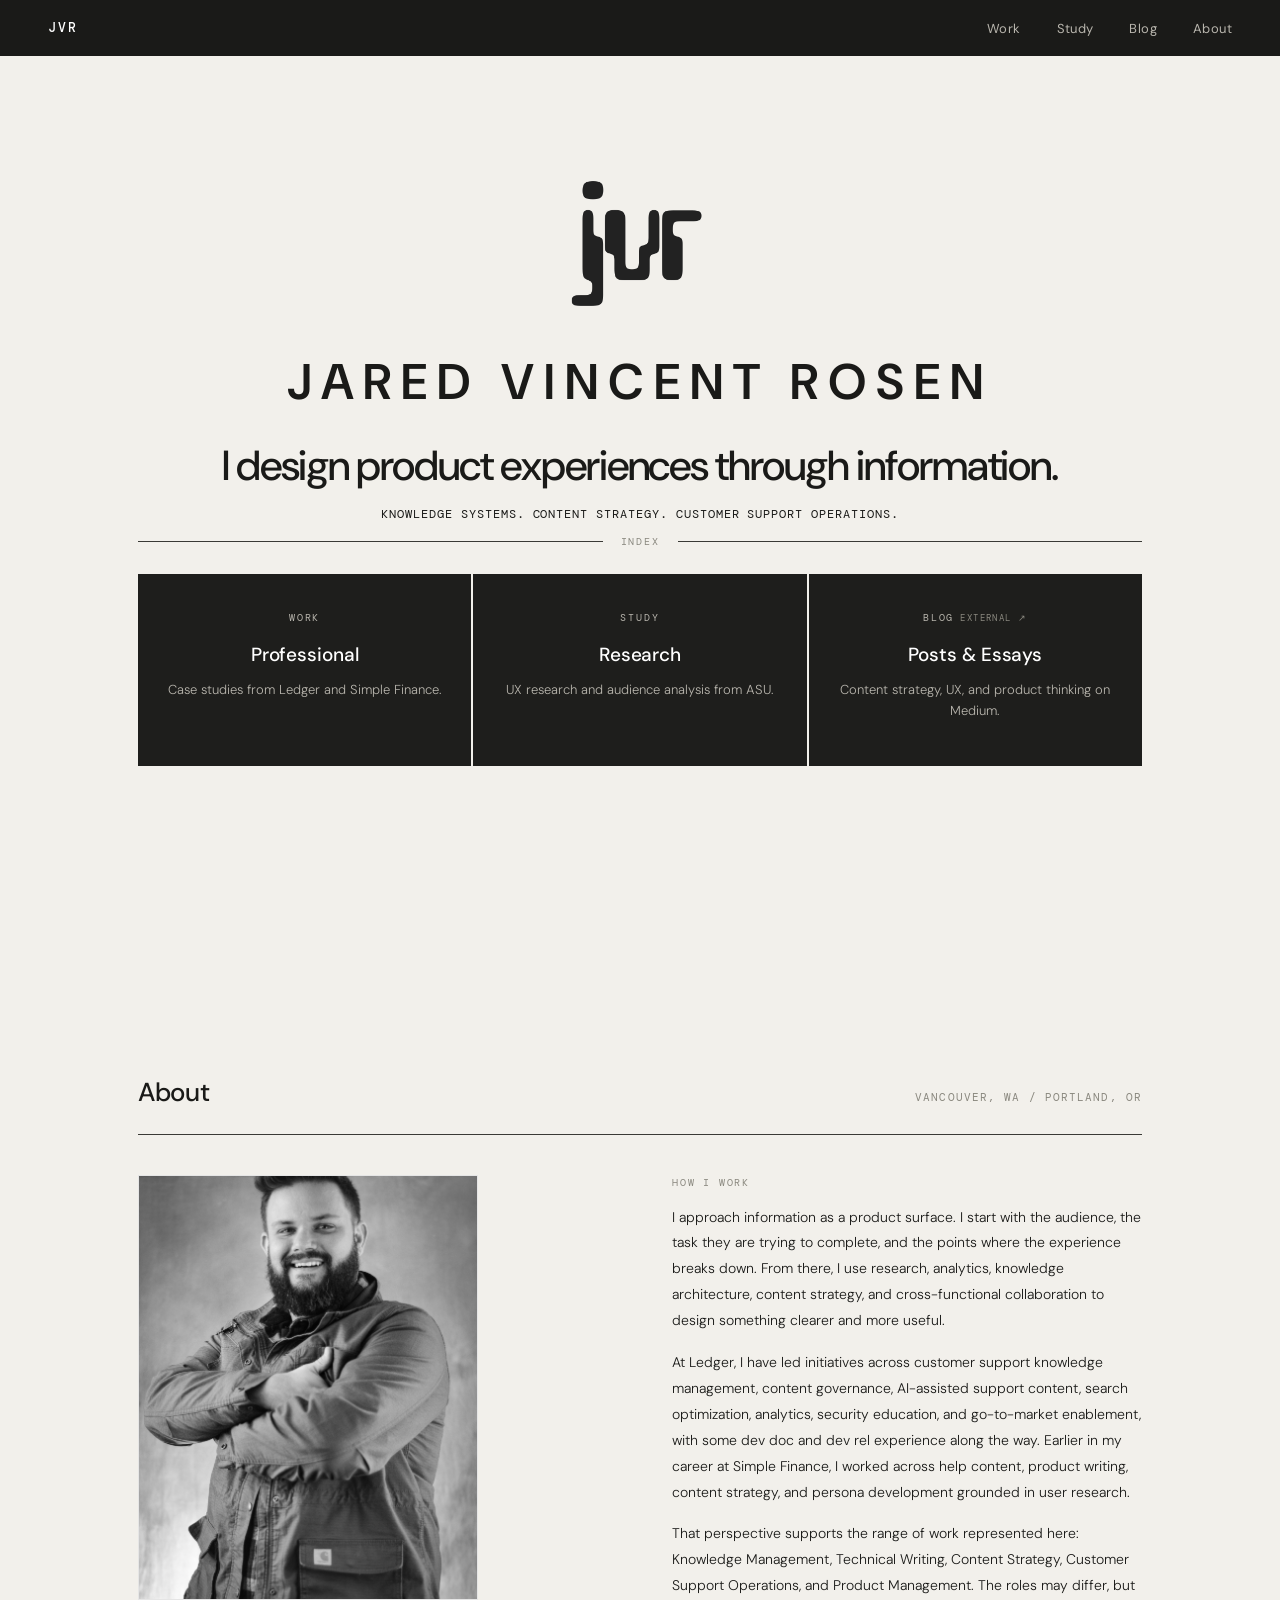
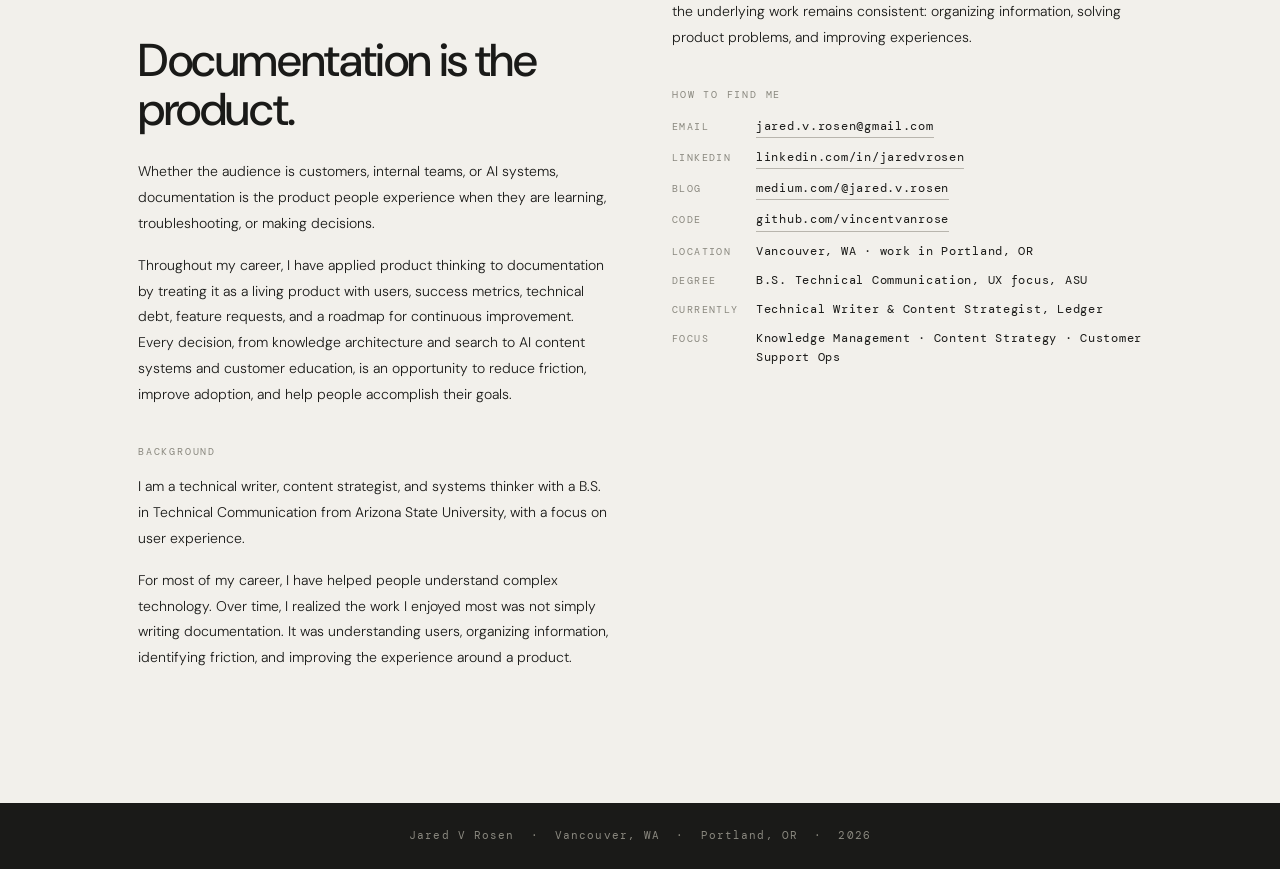
==== commit d778af2d: "Update index.html" ====
--- a/index.html
+++ b/index.html
@@ -288,7 +288,7 @@
       <div>
         <span class="about-label">How I Work</span>
         <p class="about-text">I approach information as a product surface. I start with the audience, the task they are trying to complete, and the points where the experience breaks down. From there, I use research, analytics, knowledge architecture, content strategy, and cross-functional collaboration to design something clearer and more useful.</p>
-        <p class="about-text">At Ledger, I have led initiatives across customer support knowledge management, content governance, AI-assisted support content, search optimization, analytics, security education, and go-to-market enablement, with a light touch on our developer-facing documentation at developers.ledger.com. Earlier in my career at Simple Finance, I worked across help content, product writing, content strategy, and persona development grounded in user research.</p>
+        <p class="about-text">At Ledger, I have led initiatives across customer support knowledge management, content governance, AI-assisted support content, search optimization, analytics, security education, and go-to-market enablement, with some dev doc and dev rel experience along the way. Earlier in my career at Simple Finance, I worked across help content, product writing, content strategy, and persona development grounded in user research.</p>
         <p class="about-text">That perspective supports the range of work represented here: Knowledge Management, Technical Writing, Content Strategy, Customer Support Operations, and Product Management. The roles may differ, but the underlying work remains consistent: organizing information, solving product problems, and improving experiences.</p>
 
         <span class="about-label">How to Find Me</span>
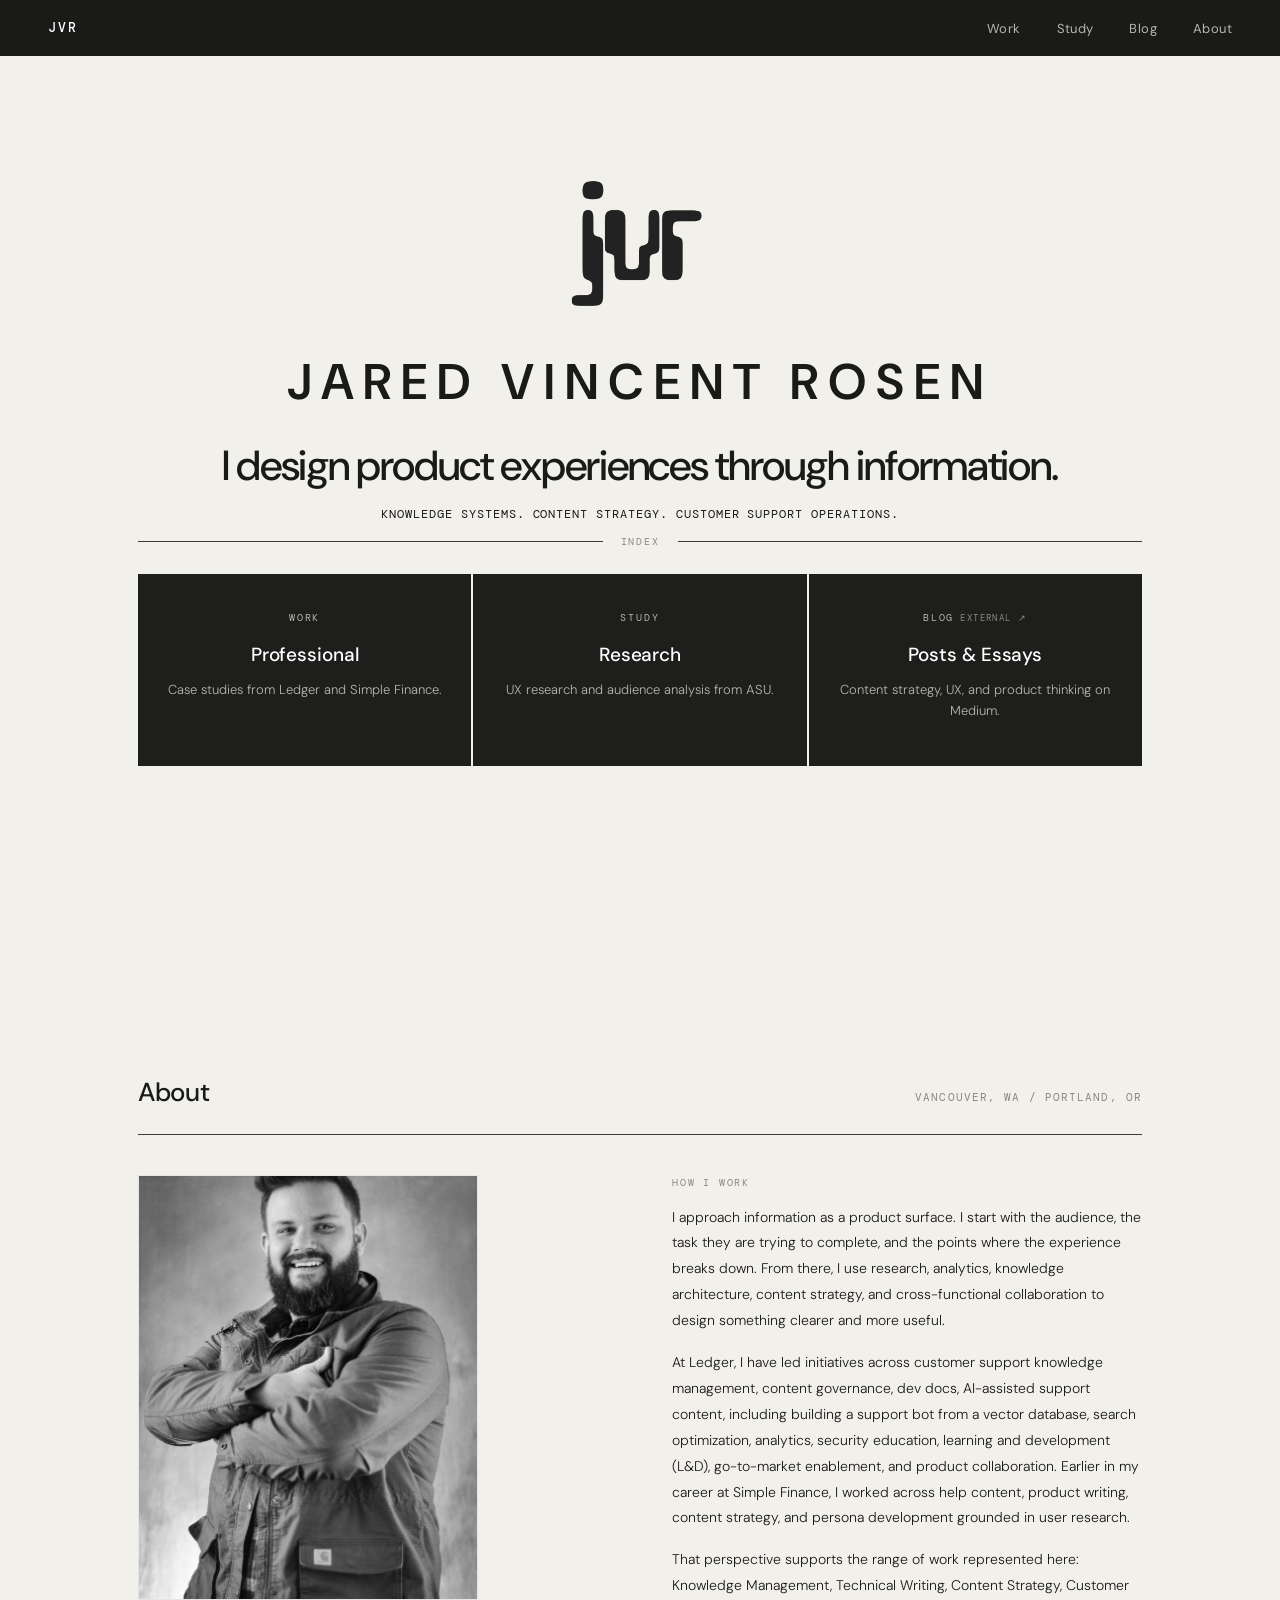
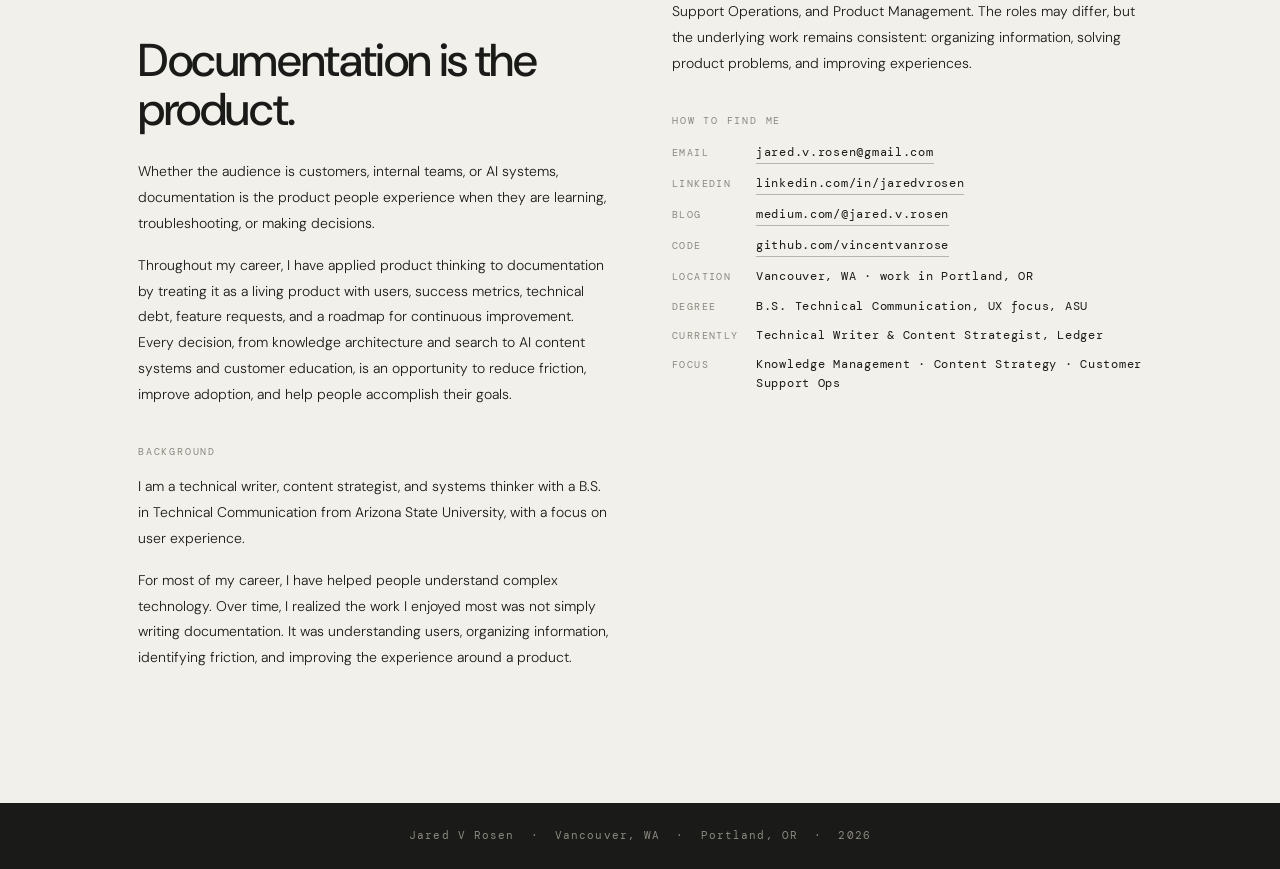
==== commit 284a750c: "Update index.html" ====
--- a/index.html
+++ b/index.html
@@ -288,7 +288,7 @@
       <div>
         <span class="about-label">How I Work</span>
         <p class="about-text">I approach information as a product surface. I start with the audience, the task they are trying to complete, and the points where the experience breaks down. From there, I use research, analytics, knowledge architecture, content strategy, and cross-functional collaboration to design something clearer and more useful.</p>
-        <p class="about-text">At Ledger, I have led initiatives across customer support knowledge management, content governance, AI-assisted support content, search optimization, analytics, security education, and go-to-market enablement, with some dev doc and dev rel experience along the way. Earlier in my career at Simple Finance, I worked across help content, product writing, content strategy, and persona development grounded in user research.</p>
+        <p class="about-text">At Ledger, I have led initiatives across customer support knowledge management, content governance, dev docs, AI-assisted support content, including building a support bot from a vector database, search optimization, analytics, security education, learning and development (L&amp;D), go-to-market enablement, and product collaboration. Earlier in my career at Simple Finance, I worked across help content, product writing, content strategy, and persona development grounded in user research.</p>
         <p class="about-text">That perspective supports the range of work represented here: Knowledge Management, Technical Writing, Content Strategy, Customer Support Operations, and Product Management. The roles may differ, but the underlying work remains consistent: organizing information, solving product problems, and improving experiences.</p>
 
         <span class="about-label">How to Find Me</span>
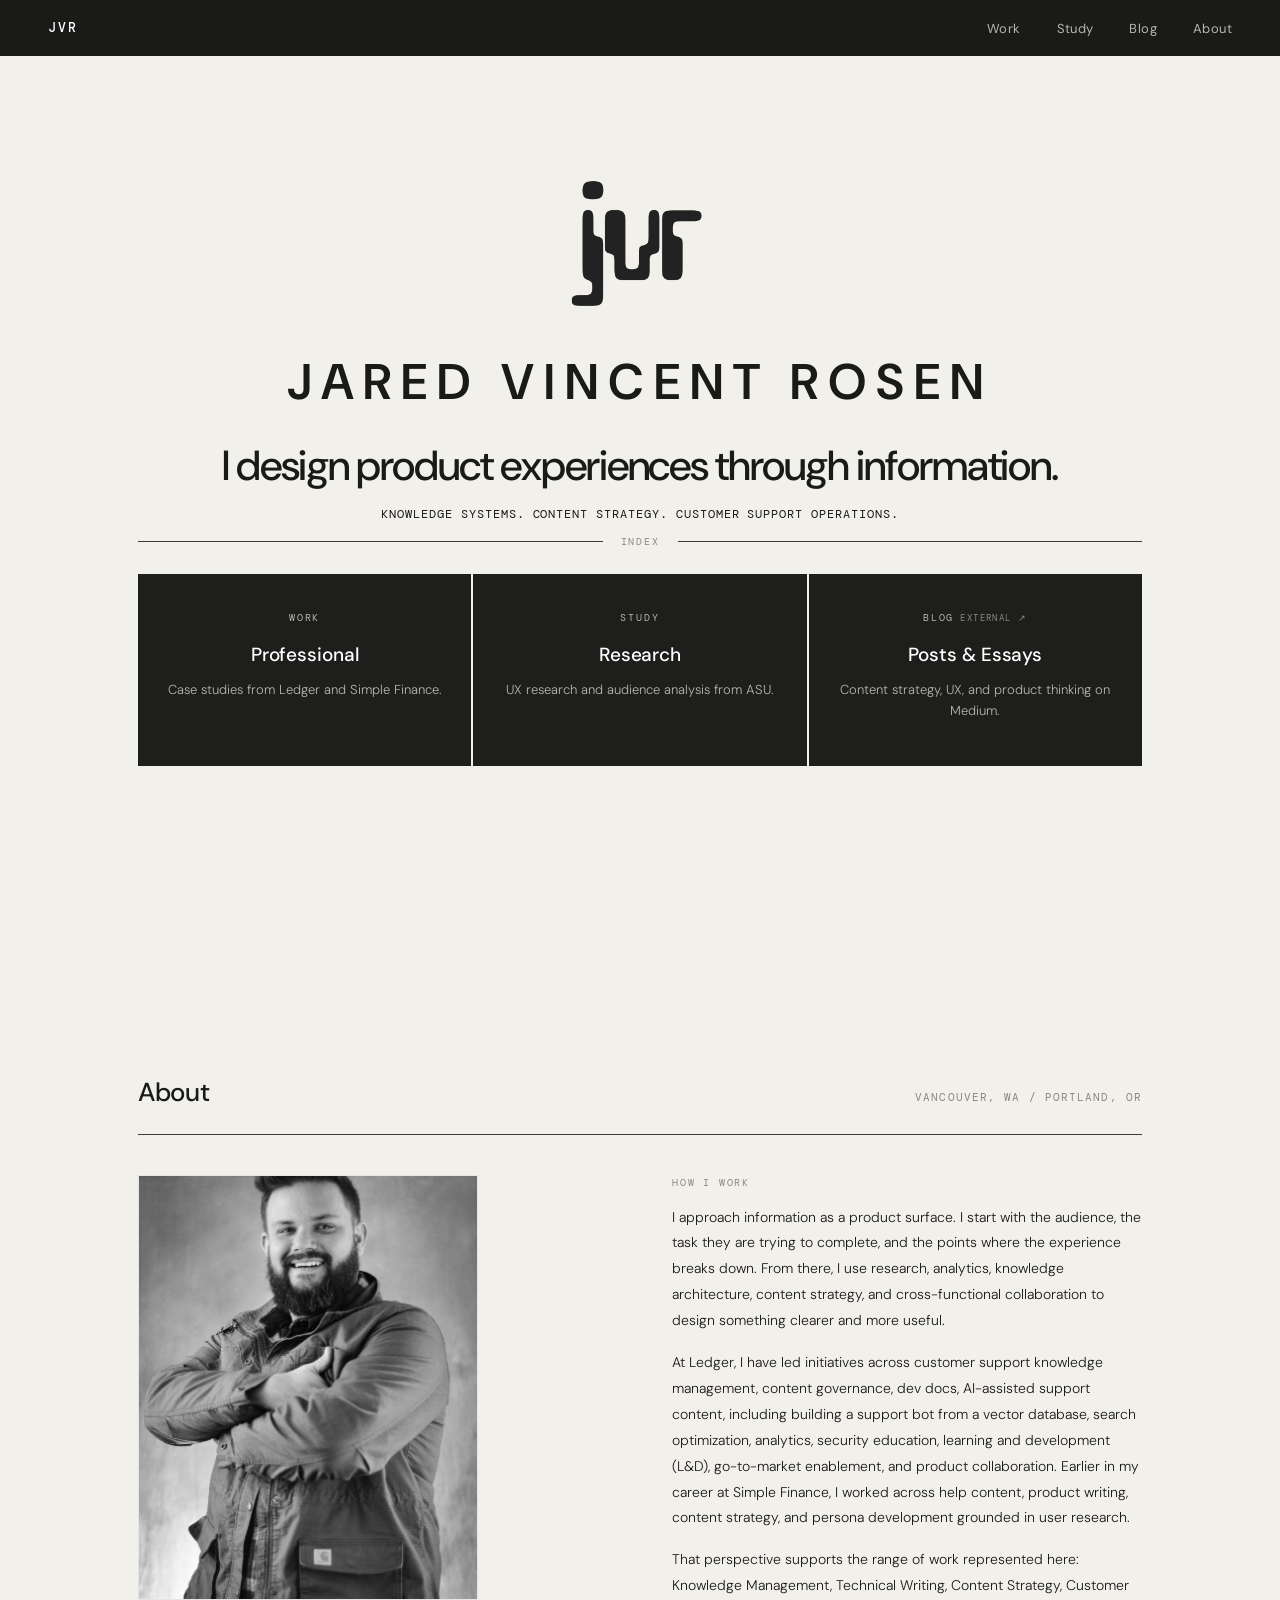
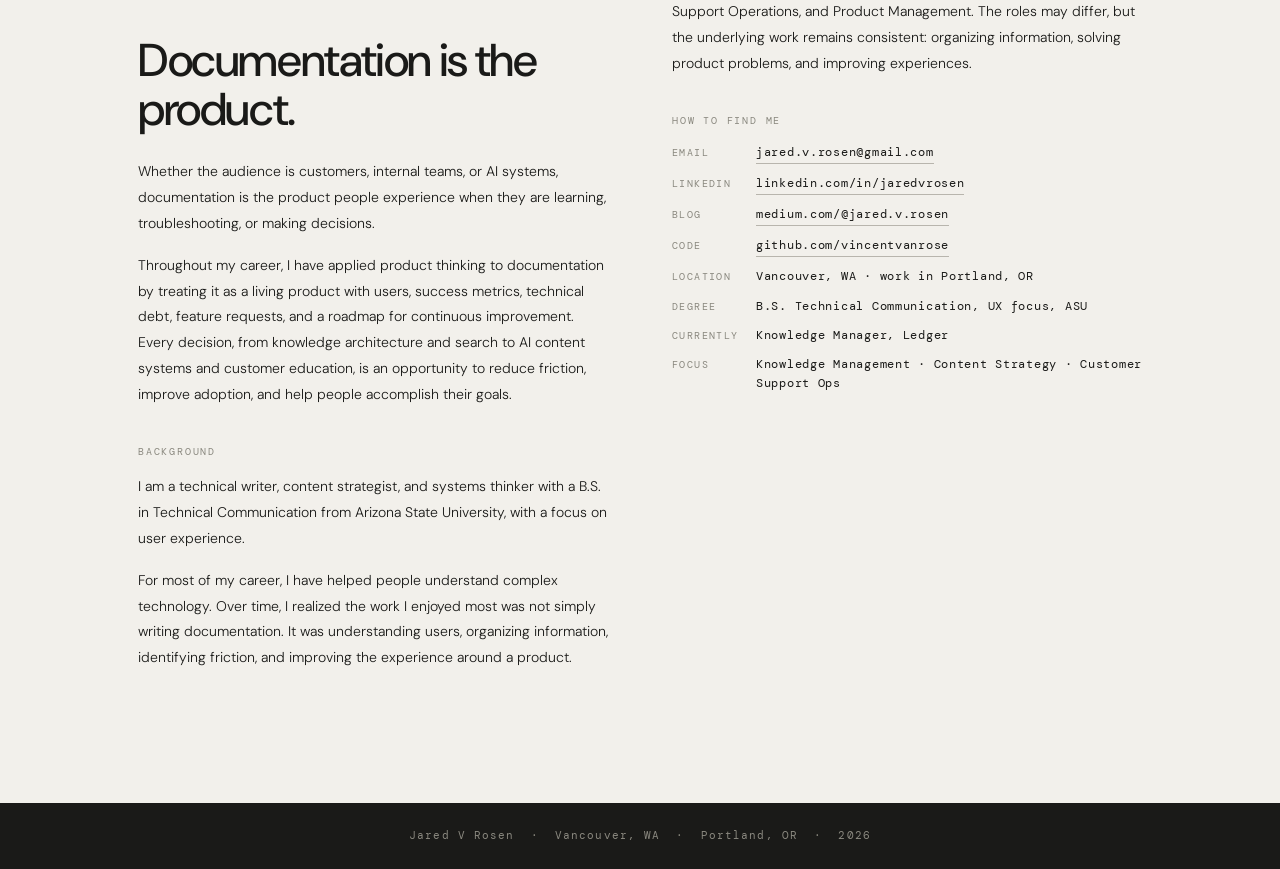
==== commit e6c3aa8b: "Update index.html" ====
--- a/index.html
+++ b/index.html
@@ -319,7 +319,7 @@
           </div>
           <div class="contact-item">
             <span class="contact-label">Currently</span>
-            Technical Writer &amp; Content Strategist, Ledger
+            Knowledge Manager, Ledger
           </div>
           <div class="contact-item">
             <span class="contact-label">Focus</span>
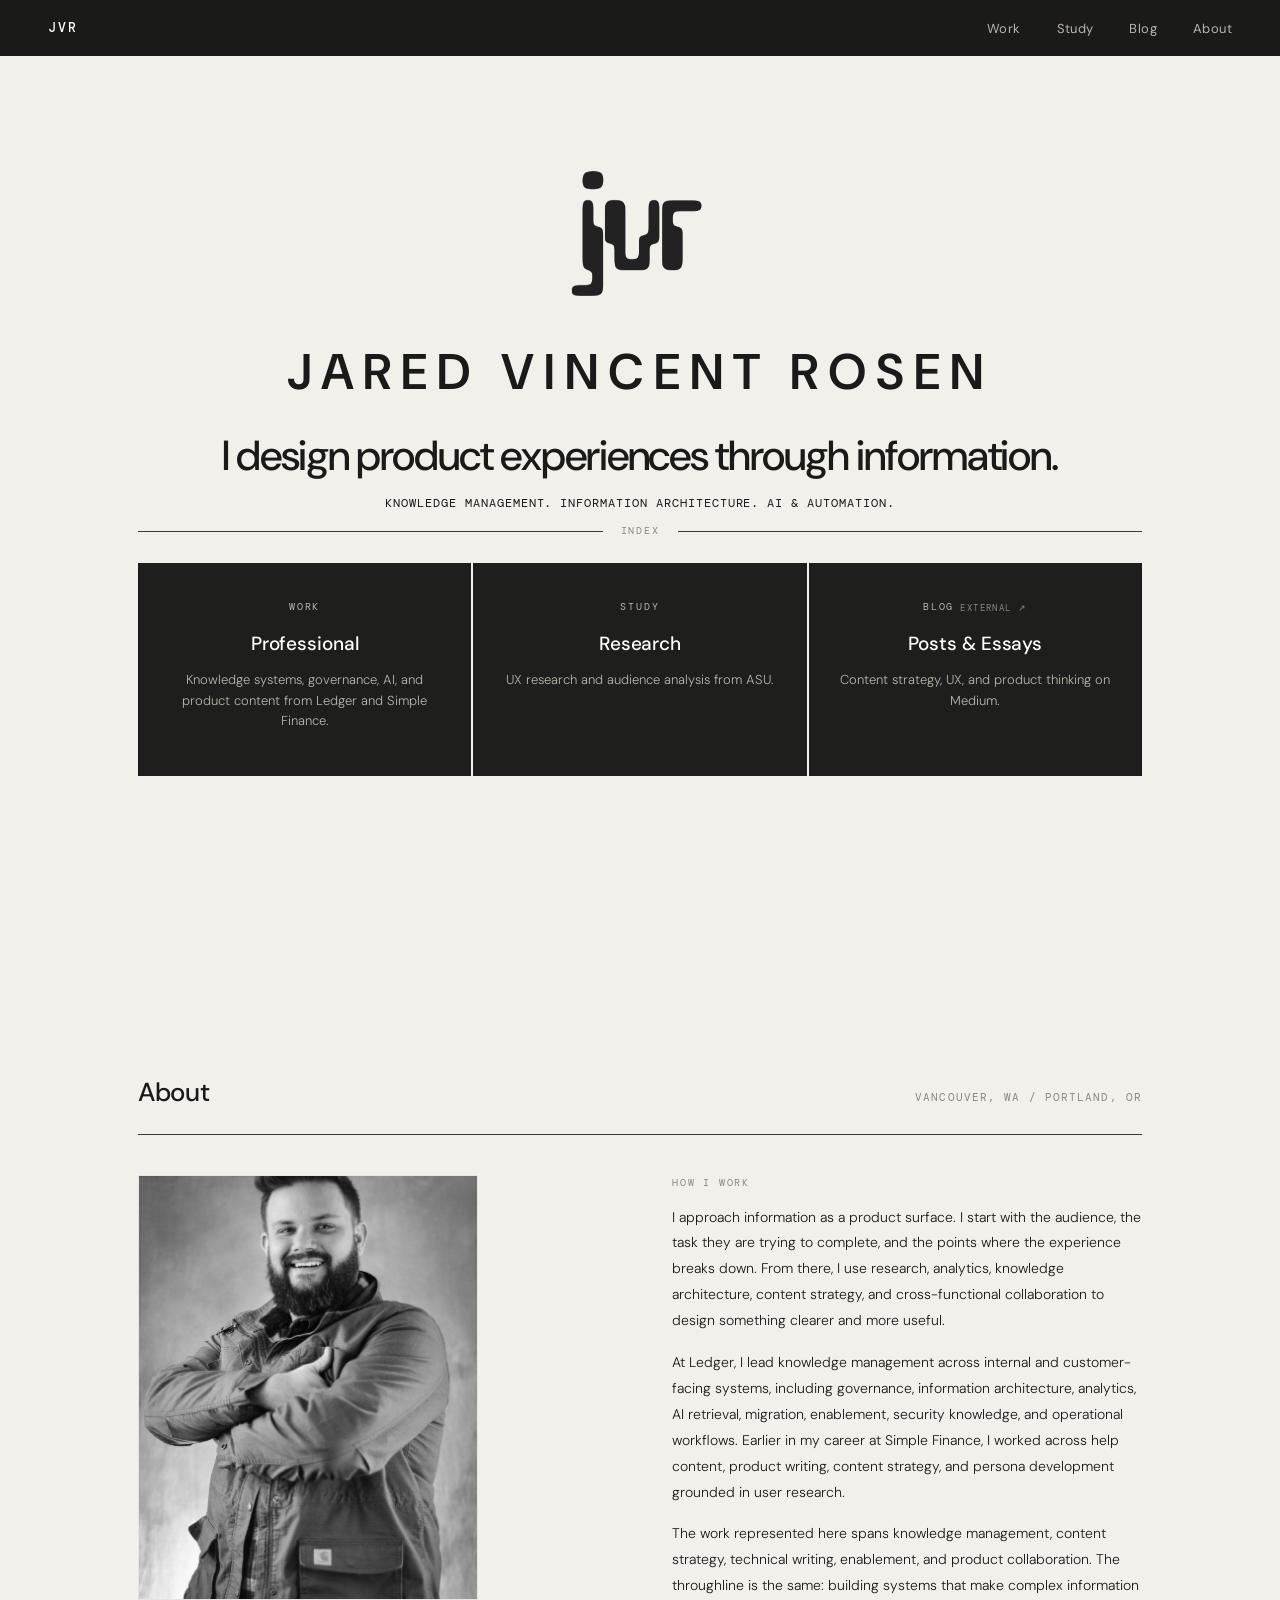
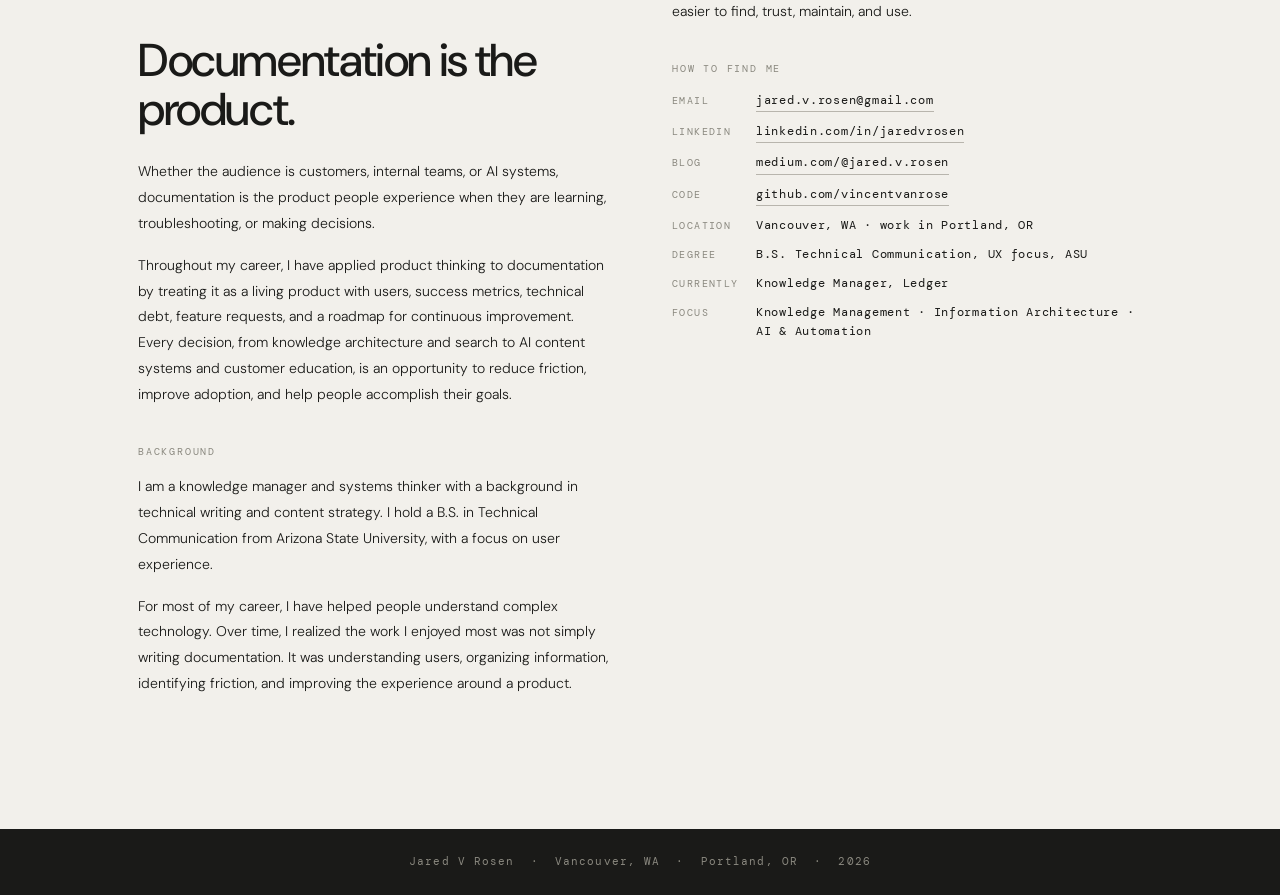
==== commit 3ab63ed4: "Update index.html" ====
--- a/index.html
+++ b/index.html
@@ -234,7 +234,7 @@
   <img class="hero-logo" src="images/jvr-logo.png" alt="JVR logo">
   <h1 class="hero-name">Jared Vincent Rosen</h1>
   <p class="hero-tagline">I design product experiences through information.</p>
-  <p class="hero-sub">Knowledge systems. Content strategy. Customer support operations.</p>
+  <p class="hero-sub">Knowledge management. Information architecture. AI &amp; automation.</p>
 
   <div class="hero-rule">
     <span class="hero-rule-line"></span>
@@ -247,7 +247,7 @@
       <span class="card-index"></span>
       <span class="card-label">Work</span>
       <span class="card-title">Professional</span>
-      <span class="card-desc">Case studies from Ledger and Simple Finance.</span>
+      <span class="card-desc">Knowledge systems, governance, AI, and product content from Ledger and Simple Finance.</span>
       <span class="card-arrow">→</span>
     </a>
     <a class="hero-card" href="study.html">
@@ -282,14 +282,14 @@
         <p class="about-text">Throughout my career, I have applied product thinking to documentation by treating it as a living product with users, success metrics, technical debt, feature requests, and a roadmap for continuous improvement. Every decision, from knowledge architecture and search to AI content systems and customer education, is an opportunity to reduce friction, improve adoption, and help people accomplish their goals.</p>
 
         <span class="about-label">Background</span>
-        <p class="about-text">I am a technical writer, content strategist, and systems thinker with a B.S. in Technical Communication from Arizona State University, with a focus on user experience.</p>
+        <p class="about-text">I am a knowledge manager and systems thinker with a background in technical writing and content strategy. I hold a B.S. in Technical Communication from Arizona State University, with a focus on user experience.</p>
         <p class="about-text">For most of my career, I have helped people understand complex technology. Over time, I realized the work I enjoyed most was not simply writing documentation. It was understanding users, organizing information, identifying friction, and improving the experience around a product.</p>
       </div>
       <div>
         <span class="about-label">How I Work</span>
         <p class="about-text">I approach information as a product surface. I start with the audience, the task they are trying to complete, and the points where the experience breaks down. From there, I use research, analytics, knowledge architecture, content strategy, and cross-functional collaboration to design something clearer and more useful.</p>
-        <p class="about-text">At Ledger, I have led initiatives across customer support knowledge management, content governance, dev docs, AI-assisted support content, including building a support bot from a vector database, search optimization, analytics, security education, learning and development (L&amp;D), go-to-market enablement, and product collaboration. Earlier in my career at Simple Finance, I worked across help content, product writing, content strategy, and persona development grounded in user research.</p>
-        <p class="about-text">That perspective supports the range of work represented here: Knowledge Management, Technical Writing, Content Strategy, Customer Support Operations, and Product Management. The roles may differ, but the underlying work remains consistent: organizing information, solving product problems, and improving experiences.</p>
+        <p class="about-text">At Ledger, I lead knowledge management across internal and customer-facing systems, including governance, information architecture, analytics, AI retrieval, migration, enablement, security knowledge, and operational workflows. Earlier in my career at Simple Finance, I worked across help content, product writing, content strategy, and persona development grounded in user research.</p>
+        <p class="about-text">The work represented here spans knowledge management, content strategy, technical writing, enablement, and product collaboration. The throughline is the same: building systems that make complex information easier to find, trust, maintain, and use.</p>
 
         <span class="about-label">How to Find Me</span>
         <div style="margin-top:4px;">
@@ -323,7 +323,7 @@
           </div>
           <div class="contact-item">
             <span class="contact-label">Focus</span>
-            Knowledge Management · Content Strategy · Customer Support Ops
+            Knowledge Management · Information Architecture · AI &amp; Automation
           </div>
         </div>
       </div>
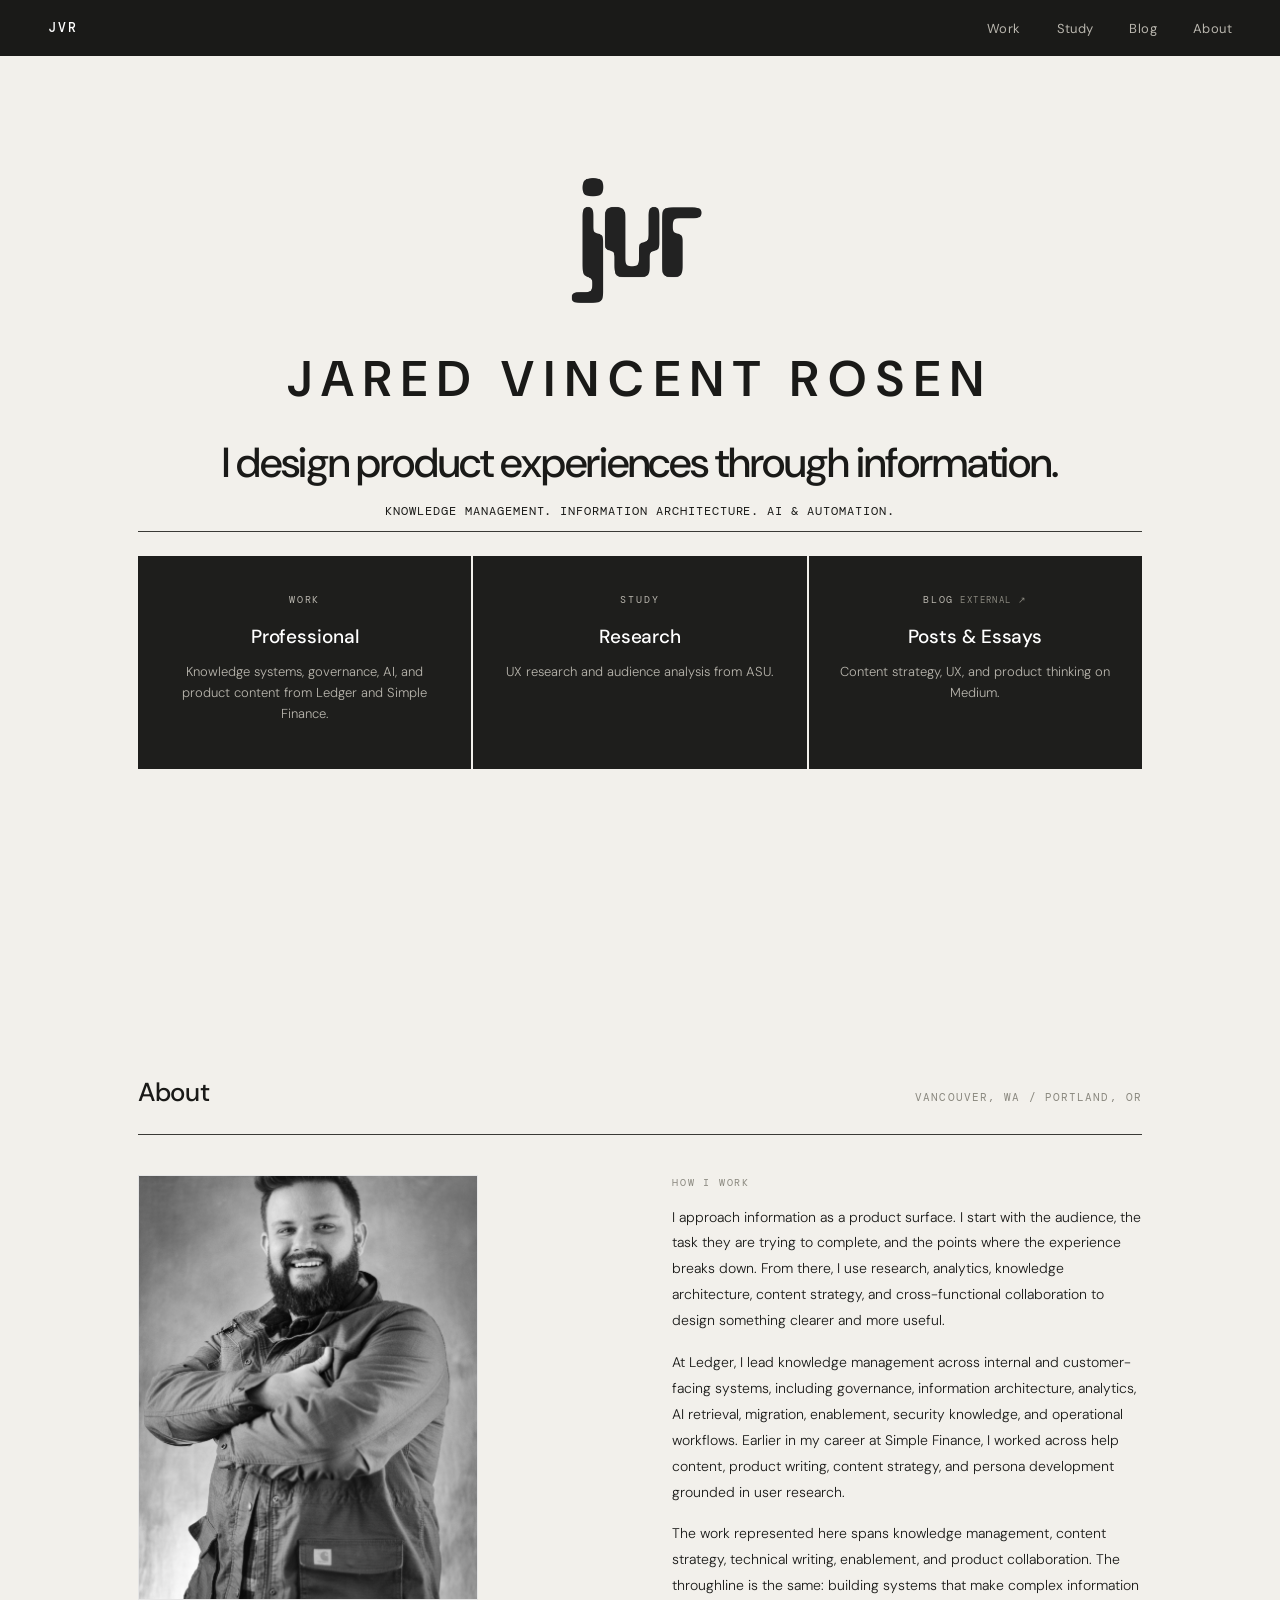
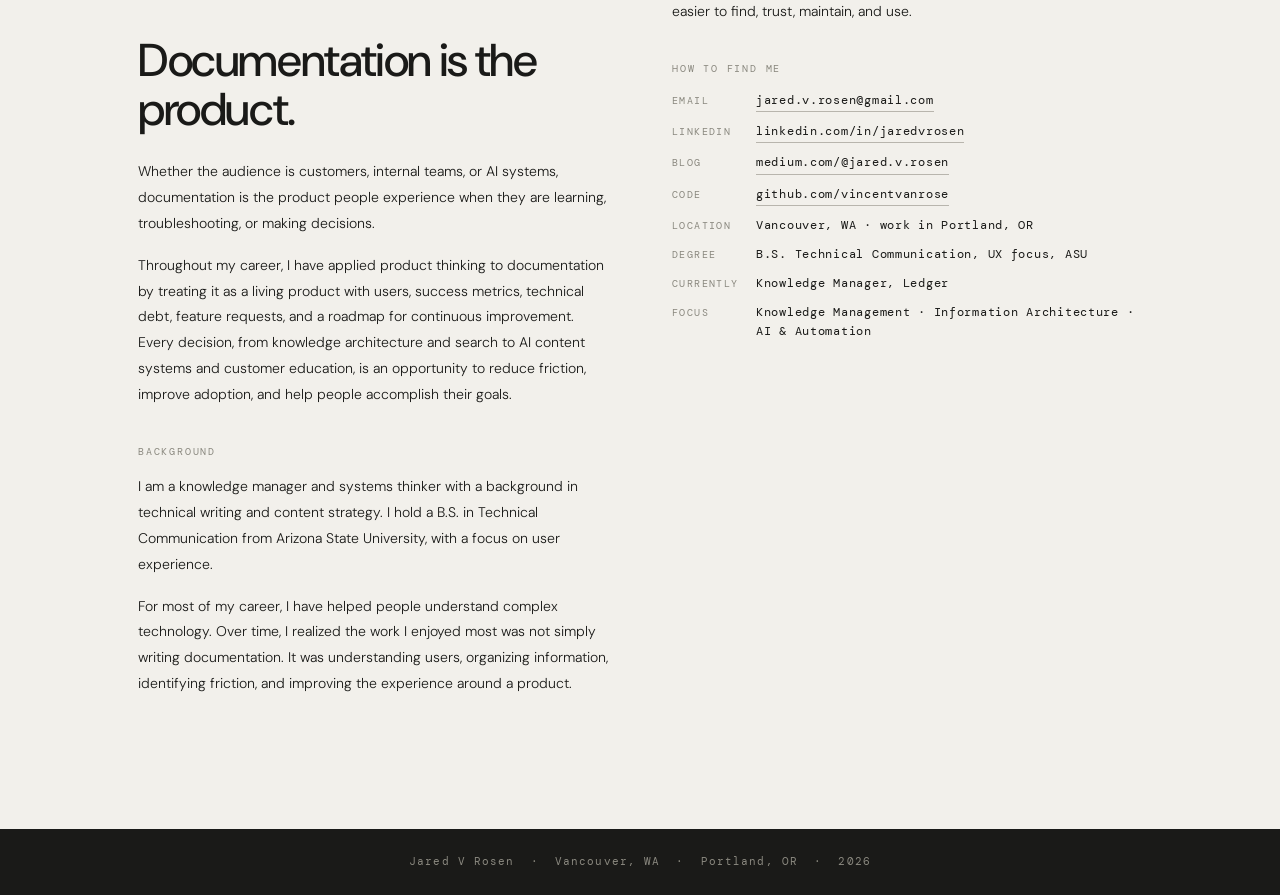
==== commit 2520b717: "Update index.html" ====
--- a/index.html
+++ b/index.html
@@ -238,7 +238,6 @@
 
   <div class="hero-rule">
     <span class="hero-rule-line"></span>
-    <span class="hero-rule-label">Index </span>
     <span class="hero-rule-line"></span>
   </div>
 
